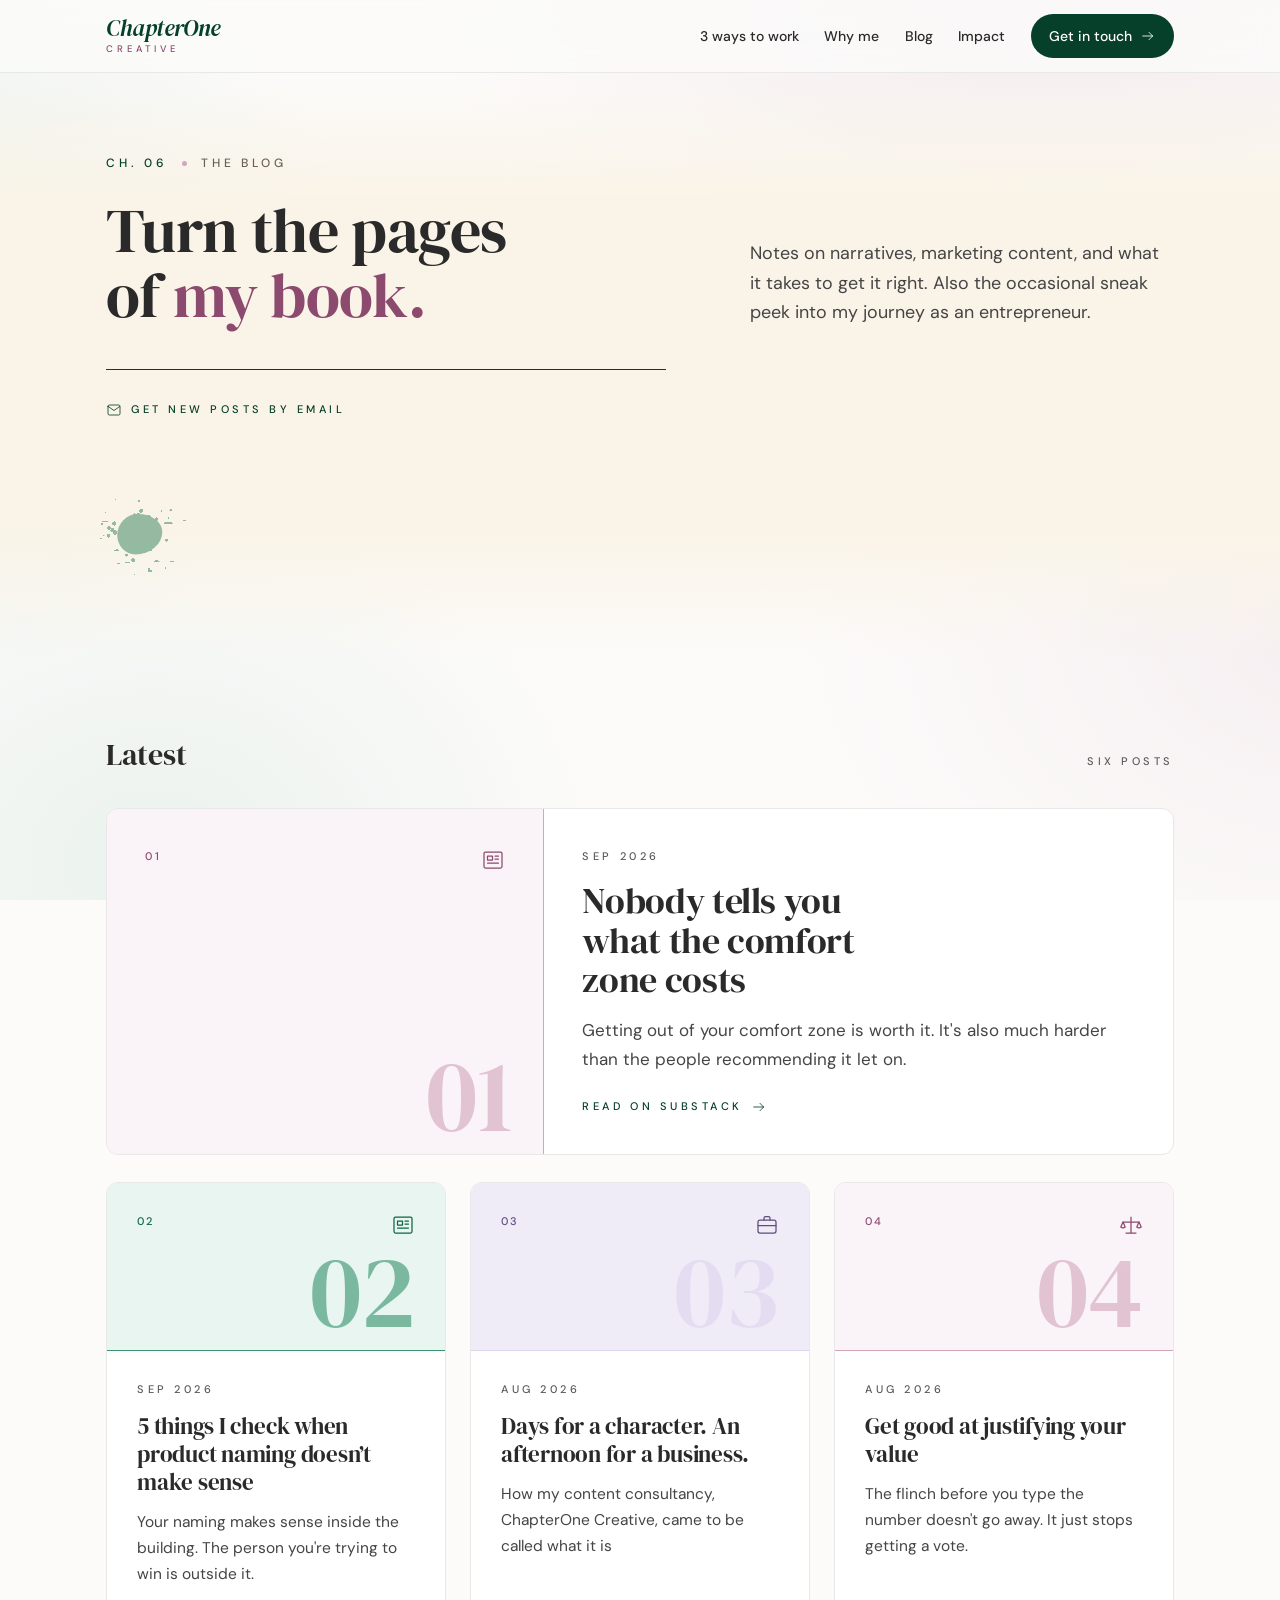
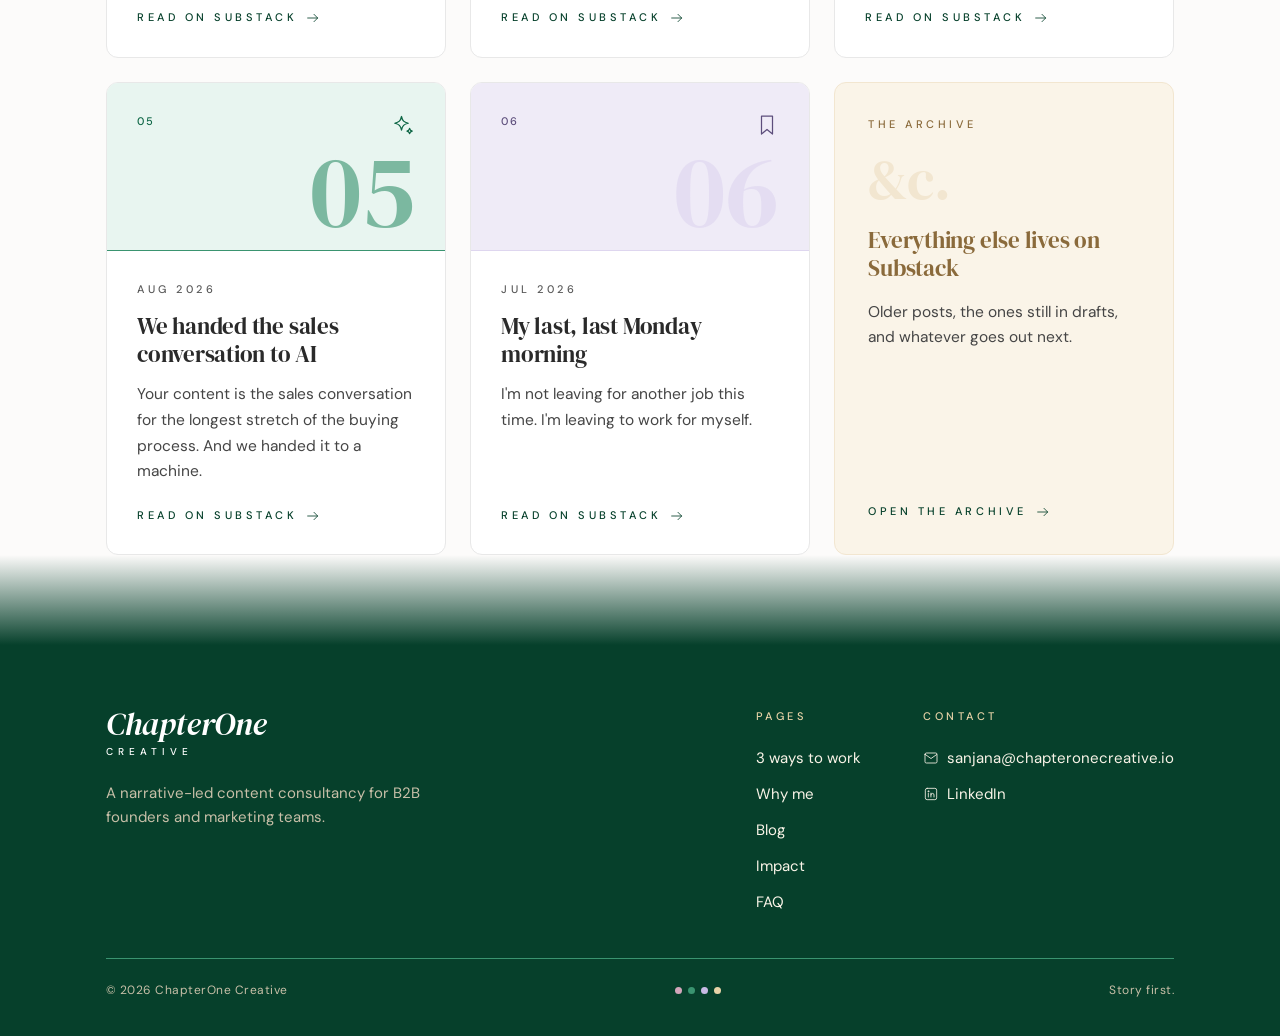
==== blog/index.html @ 2760d595 "Merge pull request #17 from sanjanabalaraman-ch1/claude/trusting-hamilton-5oxyz2 Claude/trusting ham" ====
<!doctype html>
<html lang="en">
<head>
<meta charset="utf-8">
<meta name="viewport" content="width=device-width, initial-scale=1">
<!-- Google tag (gtag.js) -->
<script async src="https://www.googletagmanager.com/gtag/js?id=G-RF453Z4KHY"></script>
<script>
  window.dataLayer = window.dataLayer || [];
  function gtag(){dataLayer.push(arguments);}
  gtag('js', new Date());
  gtag('config', 'G-RF453Z4KHY');
</script>
<title>Blog — ChapterOne Creative</title>
<meta name="description" content="Notes on narrative, pricing your own work, and what content is for now that anyone can produce it — from ChapterOne Creative. Read the latest and subscribe.">
<link rel="canonical" href="https://chapteronecreative.io/blog/">
<meta name="robots" content="index, follow">
<meta name="author" content="Sanjana Balaraman">
<meta name="theme-color" content="#06402B">

<!-- Open Graph -->
<meta property="og:type" content="website">
<meta property="og:site_name" content="ChapterOne Creative">
<meta property="og:title" content="Blog — ChapterOne Creative">
<meta property="og:description" content="Notes on narrative, pricing your own work, and what content is for now that anyone can produce it.">
<meta property="og:url" content="https://chapteronecreative.io/blog/">
<meta property="og:image" content="https://chapteronecreative.io/assets/social-share.png?v=2">
<meta property="og:image:width" content="1200">
<meta property="og:image:height" content="630">
<meta property="og:image:alt" content="ChapterOne Creative — Narrative-Led Content Consultancy">

<!-- Twitter / X -->
<meta name="twitter:card" content="summary_large_image">
<meta name="twitter:title" content="Blog — ChapterOne Creative">
<meta name="twitter:description" content="Notes on narrative, pricing your own work, and what content is for now that anyone can produce it.">
<meta name="twitter:image" content="https://chapteronecreative.io/assets/social-share.png?v=2">

<link rel="icon" href="/assets/favicon.svg" type="image/svg+xml">

<link rel="preconnect" href="https://fonts.googleapis.com">
<link rel="preconnect" href="https://fonts.gstatic.com" crossorigin>
<link href="https://fonts.googleapis.com/css2?family=DM+Mono:wght@400;500&family=DM+Sans:opsz,wght@9..40,400;9..40,500;9..40,600&family=DM+Serif+Display:ital@0;1&display=swap" rel="stylesheet">

<link rel="stylesheet" href="../ds/colors_and_type.css">
<link rel="stylesheet" href="../ds/atmosphere.css">
<link rel="stylesheet" href="../styles.css?v=6">
<link rel="stylesheet" href="blog.css?v=3">
</head>
<body class="ds-paper-wash">

<!--NAV:START-->
<nav>
<div class="nav-inner">
<a class="wordmark" href="/#hero"><span class="top">ChapterOne</span><span class="bot">CREATIVE</span></a>
<div class="nav-links">
<a href="/#what-i-do">3 ways to work</a>
<a href="/#why-me">Why me</a>
<a href="/blog/">Blog</a>
<a href="/#changes">Impact</a>
<a href="mailto:sanjana@chapteronecreative.io?subject=Starting%20a%20conversation" class="nav-cta">Get in touch<span class="icon i-16"><svg xmlns="http://www.w3.org/2000/svg" viewBox="0 0 24 24" width="24" height="24"><g fill="none" stroke="currentColor" stroke-width="1.25" stroke-linecap="round" stroke-linejoin="round"><path d="M4 12h15"></path><path d="m13.5 6.5 5.5 5.5-5.5 5.5"></path></g></svg></span></a>
</div>
</div>
</nav>
<!--NAV:END-->

<section id="blog-head" class="band band--sand" data-screen-label="Ch. 06 The blog">
<div class="splat sm hide-sm" style="bottom:30px; left:3%;"><span class="core"></span></div>
<div class="wrap">
<div class="bh-grid">
<div class="bh-head">
<div class="chapter on-sand reveal"><span class="no">Ch. 06</span><span class="dot"></span><span class="label">The blog</span></div>
<h1 class="bh-title reveal d1">Turn the pages of <span class="c-rose">my book.</span></h1>
</div>
<p class="bh-sub reveal d2">Notes on narratives, marketing content, and what it takes to get it right. Also the occasional sneak peek into my journey as an entrepreneur.</p>
</div>

<div class="sub-form reveal d2">
<p class="sub-label"><span class="icon i-16"><svg xmlns="http://www.w3.org/2000/svg" viewBox="0 0 24 24" width="24" height="24"><g fill="none" stroke="currentColor" stroke-width="1.25" stroke-linecap="round" stroke-linejoin="round"><path d="M3 6.5a2 2 0 0 1 2-2h14a2 2 0 0 1 2 2v11a2 2 0 0 1-2 2H5a2 2 0 0 1-2-2v-11Z"></path><path d="m3.5 6.8 8.5 6 8.5-6"></path></g></svg></span>Get new posts by email</p>
<div class="sub-embed">
<iframe src="https://chapteronecreative.substack.com/embed?transparent=1" title="Subscribe to ChapterOne Creative on Substack" frameborder="0" scrolling="no"></iframe>
</div>
</div>
</div>
</section>

<section id="posts" data-screen-label="Blog posts">
<div class="wrap">
<div class="posts-head">
<h2 class="serif reveal">Latest</h2>
<span class="posts-count reveal"><!--COUNT:START-->Six posts<!--COUNT:END--></span>
</div>

<!--POSTS:START-->
<a class="post post--feature post--mauve reveal" href="https://chapteronecreative.substack.com/p/nobody-tells-you-what-the-comfort" target="_blank" rel="noopener">
<div class="cover">
<div class="cover-top"><span class="cover-no">01</span><span class="icon"><svg xmlns="http://www.w3.org/2000/svg" viewBox="0 0 24 24" width="24" height="24"><g fill="none" stroke="currentColor" stroke-width="1.25" stroke-linecap="round" stroke-linejoin="round"><rect x="3" y="4" width="18" height="16" rx="1.5"></rect><path d="M6.5 8h5v4h-5z"></path><path d="M14 8h3.5M14 11h3.5M6.5 15h11"></path></g></svg></span></div>
<span class="cover-ghost" aria-hidden="true">01</span>
</div>
<div class="post-body">
<div class="post-meta"><span>Sep 2026</span></div>
<h3>Nobody tells you what the comfort zone costs</h3>
<p>Getting out of your comfort zone is worth it. It's also much harder than the people recommending it let on.</p>
<span class="post-foot">Read on Substack<span class="icon i-16"><svg xmlns="http://www.w3.org/2000/svg" viewBox="0 0 24 24" width="24" height="24"><g fill="none" stroke="currentColor" stroke-width="1.25" stroke-linecap="round" stroke-linejoin="round"><path d="M4 12h15"></path><path d="m13.5 6.5 5.5 5.5-5.5 5.5"></path></g></svg></span></span>
</div>
</a>

<div class="post-grid">
<a class="post post--green reveal" href="https://chapteronecreative.substack.com/p/5-things-i-check-when-product-naming" target="_blank" rel="noopener">
<div class="cover">
<div class="cover-top"><span class="cover-no">02</span><span class="icon"><svg xmlns="http://www.w3.org/2000/svg" viewBox="0 0 24 24" width="24" height="24"><g fill="none" stroke="currentColor" stroke-width="1.25" stroke-linecap="round" stroke-linejoin="round"><rect x="3" y="4" width="18" height="16" rx="1.5"></rect><path d="M6.5 8h5v4h-5z"></path><path d="M14 8h3.5M14 11h3.5M6.5 15h11"></path></g></svg></span></div>
<span class="cover-ghost" aria-hidden="true">02</span>
</div>
<div class="post-body">
<div class="post-meta"><span>Sep 2026</span></div>
<h3>5 things I check when product naming doesn’t make sense</h3>
<p>Your naming makes sense inside the building. The person you're trying to win is outside it.</p>
<span class="post-foot">Read on Substack<span class="icon i-16"><svg xmlns="http://www.w3.org/2000/svg" viewBox="0 0 24 24" width="24" height="24"><g fill="none" stroke="currentColor" stroke-width="1.25" stroke-linecap="round" stroke-linejoin="round"><path d="M4 12h15"></path><path d="m13.5 6.5 5.5 5.5-5.5 5.5"></path></g></svg></span></span>
</div>
</a>

<a class="post post--lavender reveal" href="https://chapteronecreative.substack.com/p/days-for-a-character-an-afternoon" target="_blank" rel="noopener">
<div class="cover">
<div class="cover-top"><span class="cover-no">03</span><span class="icon"><svg xmlns="http://www.w3.org/2000/svg" viewBox="0 0 24 24" width="24" height="24"><g fill="none" stroke="currentColor" stroke-width="1.25" stroke-linecap="round" stroke-linejoin="round"><rect x="3" y="7" width="18" height="13" rx="2"></rect><path d="M9 7V5a1.5 1.5 0 0 1 1.5-1.5h3A1.5 1.5 0 0 1 15 5v2"></path><path d="M3 12.5h18"></path></g></svg></span></div>
<span class="cover-ghost" aria-hidden="true">03</span>
</div>
<div class="post-body">
<div class="post-meta"><span>Aug 2026</span></div>
<h3>Days for a character. An afternoon for a business.</h3>
<p>How my content consultancy, ChapterOne Creative, came to be called what it is</p>
<span class="post-foot">Read on Substack<span class="icon i-16"><svg xmlns="http://www.w3.org/2000/svg" viewBox="0 0 24 24" width="24" height="24"><g fill="none" stroke="currentColor" stroke-width="1.25" stroke-linecap="round" stroke-linejoin="round"><path d="M4 12h15"></path><path d="m13.5 6.5 5.5 5.5-5.5 5.5"></path></g></svg></span></span>
</div>
</a>

<a class="post post--mauve reveal" href="https://chapteronecreative.substack.com/p/get-good-at-justifying-your-value" target="_blank" rel="noopener">
<div class="cover">
<div class="cover-top"><span class="cover-no">04</span><span class="icon"><svg xmlns="http://www.w3.org/2000/svg" viewBox="0 0 24 24" width="24" height="24"><g fill="none" stroke="currentColor" stroke-width="1.25" stroke-linecap="round" stroke-linejoin="round"><path d="M12 4v16M7 20h10"></path><path d="M4 9h16"></path><path d="M4 9 1.8 14a3 3 0 0 0 4.4 0L4 9Z"></path><path d="M20 9l-2.2 5a3 3 0 0 0 4.4 0L20 9Z"></path></g></svg></span></div>
<span class="cover-ghost" aria-hidden="true">04</span>
</div>
<div class="post-body">
<div class="post-meta"><span>Aug 2026</span></div>
<h3>Get good at justifying your value</h3>
<p>The flinch before you type the number doesn't go away. It just stops getting a vote.</p>
<span class="post-foot">Read on Substack<span class="icon i-16"><svg xmlns="http://www.w3.org/2000/svg" viewBox="0 0 24 24" width="24" height="24"><g fill="none" stroke="currentColor" stroke-width="1.25" stroke-linecap="round" stroke-linejoin="round"><path d="M4 12h15"></path><path d="m13.5 6.5 5.5 5.5-5.5 5.5"></path></g></svg></span></span>
</div>
</a>

<a class="post post--green reveal" href="https://chapteronecreative.substack.com/p/we-handed-the-sales-conversation" target="_blank" rel="noopener">
<div class="cover">
<div class="cover-top"><span class="cover-no">05</span><span class="icon"><svg xmlns="http://www.w3.org/2000/svg" viewBox="0 0 24 24" width="24" height="24"><g fill="none" stroke="currentColor" stroke-width="1.25" stroke-linecap="round" stroke-linejoin="round"><path d="M10.5 3.5c.95 4.35 2.4 5.8 6.75 6.75-4.35.95-5.8 2.4-6.75 6.75-.95-4.35-2.4-5.8-6.75-6.75 4.35-.95 5.8-2.4 6.75-6.75Z"></path><path d="M18.6 15.4c.36 1.72.92 2.28 2.64 2.64-1.72.36-2.28.92-2.64 2.64-.36-1.72-.92-2.28-2.64-2.64 1.72-.36 2.28-.92 2.64-2.64Z"></path></g></svg></span></div>
<span class="cover-ghost" aria-hidden="true">05</span>
</div>
<div class="post-body">
<div class="post-meta"><span>Aug 2026</span></div>
<h3>We handed the sales conversation to AI</h3>
<p>Your content is the sales conversation for the longest stretch of the buying process. And we handed it to a machine.</p>
<span class="post-foot">Read on Substack<span class="icon i-16"><svg xmlns="http://www.w3.org/2000/svg" viewBox="0 0 24 24" width="24" height="24"><g fill="none" stroke="currentColor" stroke-width="1.25" stroke-linecap="round" stroke-linejoin="round"><path d="M4 12h15"></path><path d="m13.5 6.5 5.5 5.5-5.5 5.5"></path></g></svg></span></span>
</div>
</a>

<a class="post post--lavender reveal" href="https://chapteronecreative.substack.com/p/my-last-last-monday-morning" target="_blank" rel="noopener">
<div class="cover">
<div class="cover-top"><span class="cover-no">06</span><span class="icon"><svg xmlns="http://www.w3.org/2000/svg" viewBox="0 0 24 24" width="24" height="24"><g fill="none" stroke="currentColor" stroke-width="1.25" stroke-linecap="round" stroke-linejoin="round"><path d="M6.5 3h11v18l-5.5-4.5L6.5 21V3Z"></path></g></svg></span></div>
<span class="cover-ghost" aria-hidden="true">06</span>
</div>
<div class="post-body">
<div class="post-meta"><span>Jul 2026</span></div>
<h3>My last, last Monday morning</h3>
<p>I'm not leaving for another job this time. I'm leaving to work for myself.</p>
<span class="post-foot">Read on Substack<span class="icon i-16"><svg xmlns="http://www.w3.org/2000/svg" viewBox="0 0 24 24" width="24" height="24"><g fill="none" stroke="currentColor" stroke-width="1.25" stroke-linecap="round" stroke-linejoin="round"><path d="M4 12h15"></path><path d="m13.5 6.5 5.5 5.5-5.5 5.5"></path></g></svg></span></span>
</div>
</a>

<a class="post post--more post--sand reveal" href="https://chapteronecreative.substack.com/" target="_blank" rel="noopener">
<div class="post-body">
<div class="post-meta"><span class="post-tag">The archive</span></div>
<span class="more-mark" aria-hidden="true">&amp;c.</span>
<h3>Everything else lives on Substack</h3>
<p>Older posts, the ones still in drafts, and whatever goes out next.</p>
<span class="post-foot">Open the archive<span class="icon i-16"><svg xmlns="http://www.w3.org/2000/svg" viewBox="0 0 24 24" width="24" height="24"><g fill="none" stroke="currentColor" stroke-width="1.25" stroke-linecap="round" stroke-linejoin="round"><path d="M4 12h15"></path><path d="m13.5 6.5 5.5 5.5-5.5 5.5"></path></g></svg></span></span>
</div>
</a>
</div>
<!--POSTS:END-->
</div>
</section>

<!--FOOTER:START-->
<footer>
<div class="footer-inner">
<div class="footer-top">
<div>
<a class="wordmark" href="/#hero"><span class="top">ChapterOne</span><span class="bot">CREATIVE</span></a>
<p class="footer-tag">A narrative-led content consultancy for B2B founders and marketing teams.</p>
</div>
<div class="footer-cols">
<div class="footer-col">
<h4>Pages</h4>
<a href="/#what-i-do">3 ways to work</a>
<a href="/#why-me">Why me</a>
<a href="/blog/">Blog</a>
<a href="/#changes">Impact</a>
<a href="/#faq">FAQ</a>
</div>
<div class="footer-col">
<h4>Contact</h4>
<a href="mailto:sanjana@chapteronecreative.io"><span class="icon i-16"><svg xmlns="http://www.w3.org/2000/svg" viewBox="0 0 24 24" width="24" height="24"><g fill="none" stroke="currentColor" stroke-width="1.25" stroke-linecap="round" stroke-linejoin="round"><path d="M3 6.5a2 2 0 0 1 2-2h14a2 2 0 0 1 2 2v11a2 2 0 0 1-2 2H5a2 2 0 0 1-2-2v-11Z"></path><path d="m3.5 6.8 8.5 6 8.5-6"></path></g></svg></span>sanjana@chapteronecreative.io</a>
<a href="https://www.linkedin.com/in/sanjana-balaraman/" target="_blank" rel="noopener"><span class="icon i-16"><svg xmlns="http://www.w3.org/2000/svg" viewBox="0 0 24 24" width="24" height="24"><g fill="none" stroke="currentColor" stroke-width="1.25" stroke-linecap="round" stroke-linejoin="round"><rect x="3.5" y="3.5" width="17" height="17" rx="2.75"></rect><path d="M8 10.75v5.75"></path><circle cx="8" cy="7.9" r="0.75"></circle><path d="M11.9 16.5v-5.75"></path><path d="M11.9 13.4a2.3 2.3 0 0 1 4.6 0v3.1"></path></g></svg></span>LinkedIn</a>
</div>
</div>
</div>
<div class="footer-bottom">
<span>&copy; 2026 ChapterOne Creative</span>
<span class="ink-spots" aria-hidden="true"><span style="background:#D3A6BB"></span><span style="background:#3A9470"></span><span style="background:#C7BAE4"></span><span style="background:#E8D3A8"></span></span>
<span>Story first.</span>
</div>
</div>
</footer>
<!--FOOTER:END-->

<script>
(function(){
var items=Array.prototype.slice.call(document.querySelectorAll('.reveal'));
var reduce=window.matchMedia&&window.matchMedia('(prefers-reduced-motion: reduce)').matches;
function show(el){el.classList.add('in')}
if(reduce||!('IntersectionObserver' in window)){items.forEach(show);return}
function revealInView(){var vh=window.innerHeight||document.documentElement.clientHeight;items.forEach(function(el){if(el.classList.contains('in'))return;if(el.getBoundingClientRect().top<vh*0.92)show(el)})}
revealInView();
var io=new IntersectionObserver(function(e){e.forEach(function(x){if(x.isIntersecting){show(x.target);io.unobserve(x.target)}})},{rootMargin:'0px 0px -8% 0px',threshold:0.12});
items.forEach(function(el){if(!el.classList.contains('in'))io.observe(el)});
window.addEventListener('load',revealInView);
setTimeout(function(){items.forEach(show)},1600);
})();
</script>
</body>
</html>
---- ds/colors_and_type.css ----
/* ============================================================
   ChapterOne Creative — Design Tokens
   Colors, type, spacing, radii, shadows, and semantic styles.
   Drop into any page with:
     <link rel="stylesheet" href="colors_and_type.css">
   Fonts (DM Sans, DM Serif Display) are loaded via the Google Fonts <link> in index.html.
   ============================================================ */

/* v1.1 Atmosphere amendment — paper wash + ink-mark tokens/classes.
   Kept as a separate file so consumers can link it after this one;
   imported here so its tokens are part of the canonical system. */
@import url('atmosphere.css');

/* -------- Webfonts (local) --------
   DM Sans loaded as static weights (more reliable than variable
   font across rendering contexts). DM Serif Display ships with both
   Regular and Italic — the wordmark uses the italic. */



:root {
  /* -------- Brand colors -------- */
  --mauve:     #D3A6BB;   /* primary — hero, feature panels */
  --forest:    #06402B;   /* secondary — anchor, CTA, nav  */
  --white:     #FFFFFF;   /* structure — separates, breathes */
  --deep-rose: #8C4A6E;   /* accent — headings on light */
  --mid-green: #3A9470;   /* accent — details on dark   */

  /* -------- Mauve tints (1 darkest → 6 lightest) -------- */
  --m-1: #8C4A6E;
  --m-2: #B07090;
  --m-3: #D3A6BB;
  --m-4: #E5C8D5;
  --m-5: #F2E2EA;
  --m-6: #FAF3F7;

  /* -------- Green tints (1 darkest → 6 lightest) -------- */
  --g-1: #06402B;
  --g-2: #0D6645;
  --g-3: #3A9470;
  --g-4: #7DC3A8;
  --g-5: #B8E0D3;
  --g-6: #E8F5F0;

  /* ============================================================
     TINT FAMILIES — the four-family model.

     Surfaces (what a whole page/slide/band is made of) are three
     and only three: white, dusty mauve, forest green.
     Tint families (what a CARD sitting on a surface is made of)
     are four. Mauve + green are brand colors; sand + lavender are
     DOCUMENT colors only — they never take a hero, never become a
     surface, never appear in chrome. Four families is the ceiling.

     Each family has four steps:
       fill   — the card
       rule   — hairlines and dividers inside it
       ink    — headings and labels on it
       signal — the one step light enough to read on forest green
                (and ONLY usable there — see --*-signal notes)
     ============================================================ */

  /* Mauve family */
  --mauve-fill:   #FAF3F7;
  --mauve-rule:   #D3A6BB;
  --mauve-ink:    #8C4A6E;
  --mauve-signal: #D3A6BB;

  /* Green family */
  --green-fill:   #E8F5F0;
  --green-rule:   #3A9470;
  --green-ink:    #0D6645;
  --green-signal: #3A9470;

  /* Lavender family — dusty mauve's cool sibling. Document color.
     Lavender cards live on WHITE or FOREST, never on a mauve surface. */
  --lavender-fill:   #EFEBF7;
  --lavender-rule:   #DED6EF;
  --lavender-ink:    #5D4E7C;
  --lavender-signal: #C7BAE4;

  /* Sand family — a desaturated warm, reads as paper. Document color.
     Sand does NOT rotate: it is reserved for the one element that is
     different (pull-quote, testimonial, aside, editor's note). */
  --sand-fill:   #FAF4E8;
  --sand-rule:   #F2E6D0;
  --sand-ink:    #8A6A3B;
  --sand-signal: #E8D3A8;

  /* -------- Foreground (text) -------- */
  --ink-body: #2A2A2A;  /* canonical body ink — clears 12:1 on every tint */
  --fg-1: #2A2A2A;   /* primary text on light (= --ink-body) */
  --fg-2: #5a5a5a;   /* secondary text / lede */
  --fg-3: #9a9a9a;   /* tertiary / captions / eyebrows */
  --fg-inverse: #FFFFFF;

  /* -------- Background / surface -------- */
  --bg-paper:   #FCFBFA;
  --bg-surface: #FFFFFF;
  --bg-mauve:   #D3A6BB;
  --bg-forest:  #06402B;
  --bg-tint:    #FAF3F7;  /* mauve-6, the warmest neutral */

  /* Soft surfaces. Promoted from card-fill-only to full surfaces so the
     brand has steps between white and its two saturated grounds — mauve
     and forest alone were reading harsh. These are page and band grounds;
     the saturated pair still leads and anchors. */
  --bg-sand:     #FAF4E8;
  --bg-lavender: #EFEBF7;

  /* -------- Hairlines & borders -------- */
  --line:       #e8e8e8;
  --line-soft:  #f2f2f2;
  --line-ink:   #06402B;   /* hairline on light */
  --line-mauve: #3A9470;   /* hairline on dark (mid-green) */

  /* -------- Text on a dark ground --------
     Measured, not chosen by feel:
       white      11.8:1   ✓ headings, wordmark
       sand       10.8:1   ✓ body — the default
       mauve       5.6:1   passes, but half of sand and the pink/green
                           hue clash reads muddier than the number
       mid green   3.2:1   ✗ FAILS body text — hairlines and details only
     So on forest: body is sand, headings are white. Mauve is not a
     text colour on dark, and mid green never is. */
  --on-dark-heading: #FFFFFF;
  --on-dark-body:    #FAF4E8;   /* sand — 10.8:1 */
  --on-dark-muted:   #C8BFA8;   /* 6.5:1 — captions, meta */
  --on-dark-rule:    #3A9470;   /* mid green — hairlines ONLY, never type */

  /* -------- Text on the mauve surface --------
     deep rose on mauve is 2.99:1 and FAILS. Ink and forest are the
     only two that clear AA, so mauve grounds take dark type. */
  --on-mauve-heading: #06402B;  /* forest — 5.6:1 */
  --on-mauve-body:    #2A2A2A;  /* ink — 6.8:1 */

  /* -------- Disabled / inactive --------
     Deliberately OUTSIDE the brand palette. Sand in particular is close
     to the conventional styling for muted and disabled UI, and a sand
     pull-quote three sections below a sand-looking inactive control
     teaches the reader the wrong thing. So disabled states are grey,
     and they are explicit values — never a brand fill at reduced
     opacity, which composites fill and label together and lands on a
     tinted-looking wash with unreadable contrast. */
  --disabled-fill: #EDEDED;
  --disabled-ink:  #666666;   /* 4.8:1 on --disabled-fill */
  --disabled-line: #DCDCDC;

  /* ============================================================
     SYSTEM STATES

     There is NO warning state. A form needs to say "this field is
     wrong" and "the message sent"; it does not need a third, softer
     "be careful" state — and that third state is the only one sand
     collides with. If something needs hedging, the copy hedges.

     System messaging is NEVER a filled panel. An error or a
     confirmation is a line of type with an icon, sitting under the
     field it belongs to, on whatever surface is already there.
     That is what keeps sand's single meaning intact: "aside" is a
     card, "system state" is not.
     ============================================================ */
  --state-error:   #9E2F2F;  /* utility red — deliberately NOT a brand color */
  --state-success: #0D6645;  /* deep green */

  /* Legacy aliases (--warn intentionally absent: no warning state) */
  --ok:     #0D6645;
  --danger: #9E2F2F;

  /* -------- Typography stacks -------- */
  --font-serif: 'DM Serif Display', 'Hoefler Text', Georgia, 'Times New Roman', serif;
  --font-sans:  'DM Sans', system-ui, -apple-system, 'Segoe UI', Roboto, sans-serif;
  --font-mono:  ui-monospace, 'SF Mono', Menlo, Consolas, monospace;

  /* -------- Type scale --------
     Aligned to the brand spec's stated scale. These are SCREEN sizes
     (px), governing web pages and documents — decks are specced in
     inches relative to slide width, and social composes at ~1080px
     on the short edge and designs to the ratio. Neither takes its
     sizing from here.

     Spec:  Display 42 · H1 32 · H2 24 · H3 19 · Body 15 · Caption 12
     --fs-h4 / --fs-lede / --fs-small are system extras filling the
     gaps the six-step spec leaves. */
  --fs-display: 42px;
  --fs-h1:      32px;
  --fs-h2:      24px;
  --fs-h3:      19px;
  --fs-h4:      17px;
  --fs-lede:    17px;
  --fs-body:    15px;
  --fs-small:   13px;
  --fs-caption: 12px;
  --fs-eyebrow: 12px;

  --lh-tight:  1.05; /* @kind other */
  --lh-snug:   1.2;  /* @kind other */
  --lh-normal: 1.55; /* @kind other */
  --lh-loose:  1.7;  /* @kind other */

  --tracking-eyebrow: 0.32em;   /* ~4px at 12px */
  --tracking-wordmark: 0.42em;  /* 6px at 14px */
  --tracking-tight:    -0.02em;

  /* -------- Spacing (8px rhythm) -------- */
  --space-1: 8px;
  --space-2: 16px;
  --space-3: 24px;
  --space-4: 40px;
  --space-5: 64px;
  --space-6: 96px;
  --space-7: 128px;

  /* -------- Radii -------- */
  --radius-xs: 4px;     /* chips, tags                */
  --radius-sm: 6px;     /* small controls             */
  --radius-md: 10px;    /* default cards, inputs      */
  --radius-lg: 12px;    /* feature cards, panels      */
  --radius-xl: 14px;    /* callouts                   */
  --radius-pill: 999px;

  /* -------- Shadows (used sparingly — hairlines preferred) -------- */
  --shadow-1: 0 1px 2px rgba(6, 64, 43, 0.04);
  --shadow-2: 0 2px 8px rgba(6, 64, 43, 0.06), 0 1px 2px rgba(6, 64, 43, 0.04);
  --shadow-3: 0 8px 24px rgba(6, 64, 43, 0.08), 0 2px 6px rgba(6, 64, 43, 0.04);

  /* -------- Grid / layout -------- */
  --grid-max:    1180px;
  --grid-gutter: 24px;
  --grid-cols:   12; /* @kind other */

  /* -------- Motion -------- */
  --ease-out:   cubic-bezier(0.2, 0.7, 0.2, 1); /* @kind other */
  --ease-in-out: cubic-bezier(0.6, 0.05, 0.2, 1); /* @kind other */
  --dur-fast:   140ms; /* @kind other */
  --dur-base:   220ms; /* @kind other */
  --dur-slow:   360ms; /* @kind other */
}

/* ============================================================
   Base resets and typographic defaults
   ============================================================ */

* { box-sizing: border-box; }
html, body { margin: 0; padding: 0; }

body {
  font-family: var(--font-sans);
  font-size: var(--fs-body);
  line-height: var(--lh-normal);
  color: var(--fg-1);
  background: var(--bg-paper);
  -webkit-font-smoothing: antialiased;
  text-rendering: optimizeLegibility;
}

/* ============================================================
   Semantic typography classes
   Use these directly: <h1 class="ds-h1">…</h1>
   ============================================================ */

.ds-display {
  font-family: var(--font-serif);
  font-style: normal;       /* italic is reserved for the wordmark */
  font-size: var(--fs-display);
  line-height: var(--lh-tight);
  letter-spacing: var(--tracking-tight);
  color: var(--fg-1);
  margin: 0;
}

.ds-h1 {
  font-family: var(--font-serif);
  font-style: normal;
  font-size: var(--fs-h1);
  line-height: 1.1;
  letter-spacing: -0.01em;
  color: var(--fg-1);
  margin: 0;
}

.ds-h2 {
  font-family: var(--font-serif);
  font-style: normal;
  font-size: var(--fs-h2);
  line-height: var(--lh-snug);
  color: var(--fg-1);
  margin: 0;
}

.ds-h3 {
  font-family: var(--font-serif);
  font-style: normal;
  font-size: var(--fs-h3);
  line-height: 1.3;
  color: var(--fg-1);
  margin: 0;
  font-weight: 400;
}

.ds-h4 {
  font-family: var(--font-serif);
  font-style: normal;
  font-size: var(--fs-h4);
  line-height: 1.35;
  color: var(--fg-1);
  margin: 0;
  font-weight: 400;
}

.ds-lede {
  font-family: var(--font-sans);
  font-size: var(--fs-lede);
  line-height: 1.6;
  color: var(--fg-2);
  max-width: 65ch;
  margin: 0;
}

.ds-body {
  font-family: var(--font-sans);
  font-size: var(--fs-body);
  line-height: var(--lh-normal);
  color: var(--fg-1);
}

.ds-small  { font-size: var(--fs-small);  color: var(--fg-2); }
.ds-caption{ font-size: var(--fs-caption);color: var(--fg-3); }
.ds-mono   { font-family: var(--font-mono); font-size: var(--fs-caption); color: var(--fg-1); }

.ds-eyebrow {
  font-family: var(--font-sans);
  font-size: var(--fs-eyebrow);
  font-weight: 500;
  letter-spacing: var(--tracking-eyebrow);
  text-transform: uppercase;
  color: var(--fg-2);
  margin: 0;
}

.ds-wordmark {
  display: inline-block;
  line-height: 1;
}
.ds-wordmark .top {
  font-family: var(--font-serif);
  font-style: italic;           /* italic only here, by rule */
  font-size: 64px;
  color: var(--forest);
  letter-spacing: -0.5px;
  display: block;
}
.ds-wordmark .bot {
  display: block;
  margin-top: 8px;
  margin-left: 4px;
  font-family: var(--font-sans);
  font-size: 14px;
  font-weight: 500;
  letter-spacing: var(--tracking-wordmark);
  color: var(--deep-rose);
}

/* On-dark variants */
.on-forest { background: var(--bg-forest); color: var(--white); }
.on-forest .ds-eyebrow { color: var(--mid-green); }
.on-forest .ds-h1,
.on-forest .ds-h2,
.on-forest .ds-h3 { color: var(--mauve); }
.on-forest .ds-lede,
.on-forest .ds-body { color: rgba(255,255,255,0.82); }

/* ============================================================
   Reusable primitives
   ============================================================ */

.ds-rule { height: 1px; background: var(--line); border: 0; }
.ds-rule--ink { background: var(--forest); }
.ds-rule--soft { background: var(--line-soft); }

.ds-card {
  background: var(--bg-surface);
  border: 1px solid var(--line);
  border-radius: var(--radius-lg);
}

.ds-card--quiet {
  background: var(--bg-tint);
  border: 1px solid var(--m-5);
  border-radius: var(--radius-lg);
}

/* Buttons */
/* ============================================================
   CARDS ON A SOFT GROUND

   A soft ground (sand or lavender) and a card fill from the SAME
   family cancel each other out. Sand as a ground means "a quiet
   section"; sand as a fill means "this one is different." Once a
   reader has seen it as background they stop reading it as an aside,
   and the card loses its edge as well as its meaning.

   So the ground's own family sits out:
     Pages  \u2014 cards on a soft ground are white (.ds-soft-ground).
     Decks  \u2014 the ground's family drops out of the rotation, and the
              other soft family takes its slot. A lavender slide
              rotates mauve \u2192 green \u2192 sand; a sand slide rotates
              mauve \u2192 green \u2192 lavender.
   ============================================================ */
/* ============================================================
   TEXT ON A COLOURED GROUND

   Two grounds carry type, and each has exactly one right answer.

   On forest green — body is SAND, headings are WHITE.
   Mauve clears AA at 5.6:1 but sand is 10.8:1 and white is 11.8:1,
   and pink on green reads muddier than its ratio suggests. Mid green
   is 3.2:1: hairlines and details only, never type.

   On mauve — type is FOREST or INK.
   Deep rose on mauve is 2.99:1 and fails outright, even though rose
   is the accent ink everywhere else. On the mauve TINT (#FAF3F7) rose
   is 5.9:1 and correct — the tint and the surface are not the same
   colour and do not take the same ink.
   ============================================================ */
.ds-on-dark{color:var(--on-dark-body)}
.ds-on-dark h1,.ds-on-dark h2,.ds-on-dark h3,.ds-on-dark .ds-display,
.ds-on-dark .ds-h1,.ds-on-dark .ds-h2,.ds-on-dark .ds-h3{color:var(--on-dark-heading)}
.ds-on-dark .ds-caption,.ds-on-dark .ds-small{color:var(--on-dark-muted)}
.ds-on-dark hr,.ds-on-dark .ds-rule{border-color:var(--on-dark-rule);background:var(--on-dark-rule)}
.ds-on-dark a{color:var(--on-dark-heading);text-decoration:underline}
.ds-on-dark a:hover{color:var(--on-dark-body)}

.ds-on-mauve{color:var(--on-mauve-body)}
.ds-on-mauve h1,.ds-on-mauve h2,.ds-on-mauve h3,.ds-on-mauve .ds-display,
.ds-on-mauve .ds-h1,.ds-on-mauve .ds-h2,.ds-on-mauve .ds-h3{color:var(--on-mauve-heading)}
.ds-on-mauve a{color:var(--on-mauve-heading)}
.ds-on-mauve a:hover{color:var(--on-mauve-body)}

.ds-soft-ground{background:var(--bg-sand)}
.ds-soft-ground--lavender{background:var(--bg-lavender)}

/* Cards on a soft ground default to white with a hairline borrowed from
   the ground's rule step, so they read as objects without a new hue. */
.ds-soft-ground > .ds-card-tint{background:var(--white);border-color:#EDE4D2}
.ds-soft-ground--lavender > .ds-card-tint{background:var(--white);border-color:var(--lavender-rule)}

/* Same-family card on the same soft ground \u2014 the thing the rule forbids. */
.ds-soft-ground > .ds-card-tint--sand,
.ds-soft-ground--lavender > .ds-card-tint--lavender{background:var(--white)}

.ds-btn {
  display: inline-flex;
  align-items: center;
  gap: var(--space-1);
  font-family: var(--font-sans);
  font-size: 14px;
  font-weight: 500;
  line-height: 1;
  padding: 14px 22px;
  border-radius: var(--radius-pill);
  border: 1px solid transparent;
  cursor: pointer;
  text-decoration: none;
  transition: background var(--dur-fast) var(--ease-out),
              color var(--dur-fast) var(--ease-out),
              border-color var(--dur-fast) var(--ease-out),
              transform var(--dur-fast) var(--ease-out);
}
.ds-btn:active { transform: translateY(1px); }

.ds-btn--primary {
  background: var(--forest);
  color: var(--white);
}
.ds-btn--primary:hover { background: var(--g-2); }

.ds-btn--secondary {
  background: transparent;
  color: var(--forest);
  border-color: var(--forest);
}
.ds-btn--secondary:hover { background: var(--g-6); }

.ds-btn--ghost {
  background: transparent;
  color: var(--forest);
  padding: 14px 4px;
}
.ds-btn--ghost:hover { color: var(--deep-rose); }

/* Form field */
.ds-input {
  font-family: var(--font-sans);
  font-size: 15px;
  color: var(--fg-1);
  background: var(--white);
  border: 1px solid var(--line);
  border-bottom: 1px solid var(--forest); /* hairline accent */
  border-radius: var(--radius-sm);
  padding: 12px 14px;
  width: 100%;
  outline: none;
  transition: border-color var(--dur-fast) var(--ease-out);
}
.ds-input::placeholder { color: var(--fg-3); }
.ds-input:focus { border-color: var(--forest); }

/* Tags / chips */
.ds-tag {
  display: inline-block;
  font-family: var(--font-sans);
  font-size: 11px;
  letter-spacing: 0.18em;
  text-transform: uppercase;
  color: var(--deep-rose);
  border: 1px solid var(--m-4);
  background: var(--m-6);
  border-radius: var(--radius-pill);
  padding: 4px 10px;
}

/* ============================================================
   TINT CARDS — the four families as components.

   Rotation: where three or four parallel elements sit together
   they take mauve → green → lavender, in that order, held by
   POSITION and held across the whole artefact. Sand sits out.

   Rule 9: fill is never the only thing distinguishing two
   elements. The four tints are matched in lightness (sand and
   mauve are 1.00:1), so in greyscale a rotated set is one card
   repeated. Every card in a rotation also needs its own icon,
   label or heading doing the identifying work.
   ============================================================ */
.ds-card-tint{background:var(--mauve-fill);border:1px solid var(--mauve-rule);border-radius:var(--radius-lg);padding:var(--space-3)}
.ds-card-tint .ds-card-ink,.ds-card-tint h1,.ds-card-tint h2,.ds-card-tint h3{color:var(--mauve-ink)}
.ds-card-tint hr,.ds-card-tint .ds-rule{background:var(--mauve-rule);height:1px;border:0}
.ds-card-tint .ds-icon{color:var(--mauve-ink)}

.ds-card-tint--mauve{background:var(--mauve-fill);border-color:var(--mauve-rule)}
.ds-card-tint--mauve .ds-card-ink{color:var(--mauve-ink)}
.ds-card-tint--mauve .ds-icon{color:var(--mauve-ink)}

.ds-card-tint--green{background:var(--green-fill);border-color:var(--green-rule)}
.ds-card-tint--green .ds-card-ink{color:var(--green-ink)}
.ds-card-tint--green .ds-icon{color:var(--green-ink)}

.ds-card-tint--lavender{background:var(--lavender-fill);border-color:var(--lavender-rule)}
.ds-card-tint--lavender .ds-card-ink{color:var(--lavender-ink)}
.ds-card-tint--lavender .ds-icon{color:var(--lavender-ink)}

/* Sand — the aside. Not part of the rotation. */
.ds-card-tint--sand{background:var(--sand-fill);border-color:var(--sand-rule)}
.ds-card-tint--sand .ds-card-ink{color:var(--sand-ink)}
.ds-card-tint--sand .ds-icon{color:var(--sand-ink)}

/* Sand ink is the thin one: 4.6:1. Headings and labels 16px+ only.
   Running copy and anything under ~16px on a sand card takes body ink. */
.ds-card-tint--sand .ds-body,.ds-card-tint--sand .ds-caption,.ds-card-tint--sand p{color:var(--ink-body)}

/* Hover: the FILL NEVER CHANGES. The only darker step in each family
   is the rule step, and using it as a hover fill wrecks ink contrast
   (deep green on mid green drops to 1.9:1). Hover is carried by the
   hairline, the arrowRight icon, or the heading underline — pick one. */
.ds-card-tint--interactive{transition:border-color var(--dur-fast) var(--ease-out),border-width var(--dur-fast) var(--ease-out)}
.ds-card-tint--interactive:hover{border-color:var(--forest)}
.ds-card-tint--interactive:focus-visible{outline:2px solid var(--forest);outline-offset:2px}

/* ============================================================
   LINKS — forest green and underlined, everywhere, regardless of
   the card they sit in. On forest green surfaces, dusty mauve.

   This is the one place the "takes the ink of its card" rule
   deliberately does NOT apply: a link belongs to a class that runs
   across the whole artefact, and four link colors means the reader
   has to learn four before they can tell what is clickable.
   Forest holds ~10.5:1 on all four tints, so there is no cost.
   ============================================================ */
a{color:var(--forest);text-decoration:underline;text-underline-offset:2px;text-decoration-thickness:1px}
a:hover{color:var(--deep-rose);text-decoration-thickness:1.5px}
a:focus-visible{outline:2px solid var(--forest);outline-offset:2px;border-radius:2px}
.on-forest a,.ds-card-tint a.on-forest{color:var(--mauve)}
.on-forest a:hover{color:var(--m-4)}

/* ============================================================
   SIGNAL STEPS — forest green ONLY.

   The fill steps (#EFEBF7, #FAF4E8) are so light they read as white
   on a dark ground; the color disappears. The signal steps survive.
   The mirror of that rule is the one that is easy to miss: a signal
   step on a LIGHT surface is a bug, not a subtle choice
   (#E8D3A8 on white measures 1.47:1). On light surfaces use the
   family's rule step for hairlines and its ink step for marks.

   Surviving a dark ground is NOT the same as carrying type. Measured
   on forest green:

     sand signal     #E8D3A8   8.06:1   ✓ type — eyebrows, markers
     lavender signal #C7BAE4   6.52:1   ✓ type — eyebrows, markers
     mauve signal    #D3A6BB   5.60:1   marks only — legal but muddy
                                        against green; dots and chips
     green signal    #3A9470   3.18:1   ✗ no type — hairlines, borders

   So .ds-signal--sand and --lavender may colour text. Use --mauve for
   small marks and --green for rules only; for body and headings on
   forest reach for .ds-on-dark (white headings, sand body).
   ============================================================ */
.on-forest .ds-signal--mauve{color:var(--mauve-signal)}
.on-forest .ds-signal--green{color:var(--green-signal)}
.on-forest .ds-signal--lavender{color:var(--lavender-signal)}
.on-forest .ds-signal--sand{color:var(--sand-signal)}

/* Mark and rule forms — the safe way to use the two steps that cannot
   carry type: as a filled shape or a hairline, where the contrast
   thresholds for text do not apply. */
.on-forest .ds-mark--mauve{background:var(--mauve-signal)}
.on-forest .ds-mark--green{background:var(--green-signal)}
.on-forest .ds-mark--lavender{background:var(--lavender-signal)}
.on-forest .ds-mark--sand{background:var(--sand-signal)}

/* Ink-spot row — four dots, bottom-left of the forest green footer,
   same position on every page. Closes the loop between deck and site. */
.ds-ink-spots{display:flex;gap:6px;align-items:center}
.ds-ink-spots span{width:7px;height:7px;border-radius:50%;display:block}

/* ============================================================
   SYSTEM STATES — inline type, never a filled panel.
   ============================================================ */
.ds-state{display:flex;gap:8px;align-items:flex-start;font-family:var(--font-sans);font-size:13px;line-height:1.45;margin-top:8px}
.ds-state .ds-icon{flex:none;width:16px;height:16px;margin-top:1px}
.ds-state--error{color:var(--state-error)}
.ds-state--success{color:var(--state-success)}
.ds-input--error{border:2px solid var(--state-error)}

/* Icons take the ink of the card they sit on — so they inherit. */
.ds-icon{display:inline-block;width:24px;height:24px;color:var(--forest)}
.ds-icon svg{width:100%;height:100%;display:block;fill:none;stroke:currentColor;stroke-width:1.25;stroke-linecap:round;stroke-linejoin:round}
---- ds/atmosphere.css ----
/* ============================================================
   ChapterOne Creative — Atmosphere (v1.1 amendment)
   Paper wash backgrounds + ink-mark elements.

   Drop into any page AFTER colors_and_type.css:
     <link rel="stylesheet" href="colors_and_type.css">
     <link rel="stylesheet" href="atmosphere.css">

   ── Note for maintainers ───────────────────────────────────
   This file intentionally relaxes two v1.0 rules for ONE
   controlled, brand-owned use each:

   • "No gradients. Anywhere."  → superseded by the *paper wash*:
       barely-there tonal washes built from the brand mauve and
       mid-green at very low alpha, used only as the page canvas
       to soften hard section seams. Not for buttons, not for
       type, not for panels.

   • "No illustrations."        → superseded by the *ink mark*:
       a single editorial motif (fountain-pen ink on paper) that
       nods to the literary/“ChapterOne” idea. Decorative only,
       always behind content, never a container or an icon.

   Both are deliberate, sparing, and on-palette. Everything else
   in v1.0 stands — hairlines over blocks, italic only in the
   wordmark, no emoji, etc.
   ============================================================ */

:root {
  /* The canvas wash itself — four soft radial pools that bleed
     across section boundaries. Built from the brand --mauve and
     --mid-green via color-mix, so it always tracks the palette.
     Layer over --bg-paper. */
  --paper-wash:
    radial-gradient(1100px 620px at 82% -4%,  color-mix(in srgb, var(--mauve) 20%, transparent), transparent 58%),
    radial-gradient(900px 760px at -8% 32%,   color-mix(in srgb, var(--mid-green) 11%, transparent), transparent 52%),
    radial-gradient(1000px 720px at 105% 70%, color-mix(in srgb, var(--mauve) 15%, transparent), transparent 55%),
    radial-gradient(820px 680px at 12% 96%,   color-mix(in srgb, var(--mid-green) 9%, transparent), transparent 55%);

  /* Ink-mark pigments. Forest-ink is the default; rose is the
     accent variant (echoes --deep-rose on light). */
  --ink-mark:      #0C6B41; /* @kind color */
  --ink-mark-rose: #A6406A; /* @kind color */
}

/* ── Paper wash ──────────────────────────────────────────────
   Apply to <body> (or a full-page wrapper). Keep content above
   it with position/z-index; the wash must never reduce text
   contrast — it sits behind everything. */
.ds-paper-wash {
  background-color: var(--bg-paper);
  background-image: var(--paper-wash);
  background-attachment: fixed;
}

/* ── Ink mark (splatter) ─────────────────────────────────────
   Decorative fountain-pen splatter: a solid core ringed by
   flung droplets. Place as a sibling of your content, set the
   content above it (position: relative; z-index: 1).

   Rules of use:
     • Margins and whitespace only — never on top of type.
     • Behind content (z-index: 0), pointer-events: none.
     • Vary size (--xs / --sm / default / --lg) and side; avoid a
       regular left-right rhythm. Cluster a couple occasionally.
     • One mark per zone is plenty. The page should breathe.
     • Hidden on small screens by default (use .hide-sm).        */
.ds-splat {
  color: var(--ink-mark);
  position: absolute; z-index: 0; pointer-events: none;
  width: 210px; height: 180px;
  opacity: .5;
  transform: scale(.64);
  filter: blur(.35px);
  background-repeat: no-repeat;
  background-image:
    radial-gradient(3.1px 3.1px at 165.5px 31.5px, currentColor 96%, transparent 100%),
    radial-gradient(6.2px 1.7px at 22.2px 56.2px, currentColor 97%, transparent 100%),
    radial-gradient(5.1px 5.1px at 86.5px 43.7px, currentColor 96%, transparent 100%),
    radial-gradient(3.6px 1.3px at 195.1px 54.4px, currentColor 97%, transparent 100%),
    radial-gradient(4.2px 4.2px at 112.3px 61.5px, currentColor 96%, transparent 100%),
    radial-gradient(1.3px 1.3px at 20.1px 86.3px, currentColor 96%, transparent 100%),
    radial-gradient(4.5px 4.5px at 101.0px 32.9px, currentColor 96%, transparent 100%),
    radial-gradient(4.2px 0.8px at 167.6px 143.3px, currentColor 97%, transparent 100%),
    radial-gradient(4.5px 0.8px at 52.0px 148.1px, currentColor 97%, transparent 100%),
    radial-gradient(1.3px 1.3px at 45.9px 8.9px, currentColor 96%, transparent 100%),
    radial-gradient(6.1px 6.1px at 111.4px 89.9px, currentColor 96%, transparent 100%),
    radial-gradient(3.8px 3.8px at 134.5px 51.0px, currentColor 96%, transparent 100%),
    radial-gradient(1.8px 1.8px at 153.8px 156.9px, currentColor 96%, transparent 100%),
    radial-gradient(4.0px 4.0px at 30.7px 70.4px, currentColor 96%, transparent 100%),
    radial-gradient(6.2px 1.2px at 70.8px 146.1px, currentColor 97%, transparent 100%),
    radial-gradient(3.0px 3.0px at 156.2px 97.1px, currentColor 96%, transparent 100%),
    radial-gradient(6.0px 1.9px at 48.0px 118.9px, currentColor 97%, transparent 100%),
    radial-gradient(3.9px 3.9px at 101.2px 46.1px, currentColor 96%, transparent 100%),
    radial-gradient(4.7px 4.7px at 38.7px 75.5px, currentColor 96%, transparent 100%),
    radial-gradient(4.2px 4.2px at 109.0px 76.6px, currentColor 96%, transparent 100%),
    radial-gradient(2.3px 0.9px at 13.9px 92.9px, currentColor 97%, transparent 100%),
    radial-gradient(4.1px 4.1px at 30.2px 87.5px, currentColor 96%, transparent 100%),
    radial-gradient(4.6px 4.6px at 42.6px 60.7px, currentColor 96%, transparent 100%),
    radial-gradient(5.1px 5.1px at 61.6px 71.4px, currentColor 96%, transparent 100%),
    radial-gradient(9.9px 2.5px at 160.2px 59.7px, currentColor 97%, transparent 100%),
    radial-gradient(4.9px 4.9px at 44.3px 80.4px, currentColor 96%, transparent 100%),
    radial-gradient(2.1px 2.1px at 15.7px 61.7px, currentColor 96%, transparent 100%),
    radial-gradient(5.1px 5.1px at 86.6px 99.7px, currentColor 96%, transparent 100%),
    radial-gradient(6.7px 1.7px at 134.8px 142.6px, currentColor 97%, transparent 100%),
    radial-gradient(5.6px 1.6px at 120.7px 163.9px, currentColor 97%, transparent 100%),
    radial-gradient(1.7px 1.7px at 160.0px 48.7px, currentColor 96%, transparent 100%),
    radial-gradient(2.7px 2.7px at 95.6px 12.0px, currentColor 96%, transparent 100%),
    radial-gradient(4.9px 4.9px at 111.9px 53.2px, currentColor 96%, transparent 100%),
    radial-gradient(1.6px 1.6px at 144.5px 33.5px, currentColor 96%, transparent 100%),
    radial-gradient(4.0px 4.0px at 121.4px 116.4px, currentColor 96%, transparent 100%),
    radial-gradient(4.3px 4.3px at 83.7px 140.5px, currentColor 96%, transparent 100%),
    radial-gradient(3.1px 3.1px at 118.2px 161.1px, currentColor 96%, transparent 100%),
    radial-gradient(4.9px 4.9px at 116.7px 46.4px, currentColor 96%, transparent 100%),
    radial-gradient(1.3px 1.3px at 87.2px 171.2px, currentColor 96%, transparent 100%),
    radial-gradient(5.3px 5.3px at 100.1px 92.5px, currentColor 96%, transparent 100%),
    radial-gradient(3.3px 3.3px at 69.6px 129.2px, currentColor 96%, transparent 100%),
    radial-gradient(1.4px 1.4px at 24.4px 37.4px, currentColor 96%, transparent 100%),
    radial-gradient(5.0px 5.0px at 94.6px 42.9px, currentColor 96%, transparent 100%),
    radial-gradient(4.2px 4.2px at 73.0px 69.4px, currentColor 96%, transparent 100%);
}
/* dense central blob (add as a child: <span class="core"></span>) */
.ds-splat .core {
  position: absolute; left: 49px; top: 40px;
  width: 98px; height: 88px;
  background: currentColor;
  border-radius: 46% 54% 60% 40% / 52% 44% 56% 48%;
}

/* Variants */
.ds-splat--rose { color: var(--ink-mark-rose); }
.ds-splat--xs { transform: scale(.28); }
.ds-splat--sm { transform: scale(.46); }
.ds-splat--lg { transform: scale(.80); }

/* Hide decorative marks on small screens. */
@media (max-width: 720px) {
  .ds-splat.hide-sm { display: none; }
}
---- styles.css ----
/* ChapterOne Creative — site styles, built on the design system tokens.
   Surfaces: paper (wash canvas) · sand band · lavender band · forest panel.
   Hairlines over blocks. No gradients except the sanctioned paper wash.
   Italic is reserved for the wordmark. */

:root{--ds:1;--maxw:var(--grid-max);--pad:clamp(22px,5vw,56px);--fs-hero:clamp(38px,5.4vw,62px);--fs-sec:clamp(30px,3.7vw,44px);--fs-sub:clamp(24px,2.6vw,30px)}
html{scroll-behavior:smooth;-webkit-text-size-adjust:100%}
body{font-size:16px;line-height:1.6;color:var(--ink-body);font-weight:400}
p,li,.aside,.hero-sub,.ds-lede{font-weight:400}
h1,h2,h3,h4{font-family:var(--font-serif);font-style:normal;font-weight:400;margin:0;letter-spacing:-0.01em}
p{margin:0}
img{max-width:100%}
.serif{font-family:var(--font-serif);font-weight:400}
.c-rose{color:var(--deep-rose)}
.c-forest{color:var(--forest)}
.wrap{max-width:var(--maxw);margin:0 auto;padding:0 var(--pad);position:relative;z-index:1}
section{position:relative}
.section-pad{padding:clamp(72px,10vh,124px) 0}
/* Soft-ground bands. Seams fade instead of butting: the band colour is laid
   in as a vertical wash that resolves to transparent at both edges, so the
   paper canvas reads through the transition. Same intent as the paper wash. */
.band{position:relative;z-index:1}
.band::before{content:"";position:absolute;inset:0;z-index:0;pointer-events:none;background:linear-gradient(180deg,var(--band-top,transparent) 0,var(--band-c) clamp(80px,14vh,170px),var(--band-c) calc(100% - clamp(80px,14vh,170px)),var(--band-bot,transparent) 100%)}
/* adjacent bands hand over directly: the upper band holds its colour to the seam, the lower one fades in from it */
.band--to-lavender{--band-bot:var(--band-c)}
.band--from-sand{--band-top:var(--bg-sand)}
.band--sand{--band-c:var(--bg-sand)}
.band--lavender{--band-c:var(--bg-lavender)}

/* ─── ink marks (decorative, margins only) ─── */
.splat{color:var(--ink-mark);position:absolute;z-index:0;pointer-events:none;width:210px;height:180px;opacity:.42;transform:scale(.64);filter:blur(.35px);background-repeat:no-repeat;background-image:radial-gradient(3.1px 3.1px at 165.5px 31.5px,currentColor 96%,transparent 100%),radial-gradient(6.2px 1.7px at 22.2px 56.2px,currentColor 97%,transparent 100%),radial-gradient(5.1px 5.1px at 86.5px 43.7px,currentColor 96%,transparent 100%),radial-gradient(3.6px 1.3px at 195.1px 54.4px,currentColor 97%,transparent 100%),radial-gradient(4.2px 4.2px at 112.3px 61.5px,currentColor 96%,transparent 100%),radial-gradient(1.3px 1.3px at 20.1px 86.3px,currentColor 96%,transparent 100%),radial-gradient(4.5px 4.5px at 101.0px 32.9px,currentColor 96%,transparent 100%),radial-gradient(4.2px 0.8px at 167.6px 143.3px,currentColor 97%,transparent 100%),radial-gradient(4.5px 0.8px at 52.0px 148.1px,currentColor 97%,transparent 100%),radial-gradient(1.3px 1.3px at 45.9px 8.9px,currentColor 96%,transparent 100%),radial-gradient(6.1px 6.1px at 111.4px 89.9px,currentColor 96%,transparent 100%),radial-gradient(3.8px 3.8px at 134.5px 51.0px,currentColor 96%,transparent 100%),radial-gradient(1.8px 1.8px at 153.8px 156.9px,currentColor 96%,transparent 100%),radial-gradient(4.0px 4.0px at 30.7px 70.4px,currentColor 96%,transparent 100%),radial-gradient(6.2px 1.2px at 70.8px 146.1px,currentColor 97%,transparent 100%),radial-gradient(3.0px 3.0px at 156.2px 97.1px,currentColor 96%,transparent 100%),radial-gradient(6.0px 1.9px at 48.0px 118.9px,currentColor 97%,transparent 100%),radial-gradient(3.9px 3.9px at 101.2px 46.1px,currentColor 96%,transparent 100%),radial-gradient(4.7px 4.7px at 38.7px 75.5px,currentColor 96%,transparent 100%),radial-gradient(4.2px 4.2px at 109.0px 76.6px,currentColor 96%,transparent 100%),radial-gradient(2.3px 0.9px at 13.9px 92.9px,currentColor 97%,transparent 100%),radial-gradient(4.1px 4.1px at 30.2px 87.5px,currentColor 96%,transparent 100%),radial-gradient(4.6px 4.6px at 42.6px 60.7px,currentColor 96%,transparent 100%),radial-gradient(5.1px 5.1px at 61.6px 71.4px,currentColor 96%,transparent 100%),radial-gradient(9.9px 2.5px at 160.2px 59.7px,currentColor 97%,transparent 100%),radial-gradient(4.9px 4.9px at 44.3px 80.4px,currentColor 96%,transparent 100%),radial-gradient(2.1px 2.1px at 15.7px 61.7px,currentColor 96%,transparent 100%),radial-gradient(5.1px 5.1px at 86.6px 99.7px,currentColor 96%,transparent 100%),radial-gradient(6.7px 1.7px at 134.8px 142.6px,currentColor 97%,transparent 100%),radial-gradient(5.6px 1.6px at 120.7px 163.9px,currentColor 97%,transparent 100%),radial-gradient(1.7px 1.7px at 160.0px 48.7px,currentColor 96%,transparent 100%),radial-gradient(2.7px 2.7px at 95.6px 12.0px,currentColor 96%,transparent 100%),radial-gradient(4.9px 4.9px at 111.9px 53.2px,currentColor 96%,transparent 100%),radial-gradient(1.6px 1.6px at 144.5px 33.5px,currentColor 96%,transparent 100%),radial-gradient(4.0px 4.0px at 121.4px 116.4px,currentColor 96%,transparent 100%),radial-gradient(4.3px 4.3px at 83.7px 140.5px,currentColor 96%,transparent 100%),radial-gradient(3.1px 3.1px at 118.2px 161.1px,currentColor 96%,transparent 100%),radial-gradient(4.9px 4.9px at 116.7px 46.4px,currentColor 96%,transparent 100%),radial-gradient(1.3px 1.3px at 87.2px 171.2px,currentColor 96%,transparent 100%),radial-gradient(5.3px 5.3px at 100.1px 92.5px,currentColor 96%,transparent 100%),radial-gradient(3.3px 3.3px at 69.6px 129.2px,currentColor 96%,transparent 100%),radial-gradient(1.4px 1.4px at 24.4px 37.4px,currentColor 96%,transparent 100%),radial-gradient(5.0px 5.0px at 94.6px 42.9px,currentColor 96%,transparent 100%),radial-gradient(4.2px 4.2px at 73.0px 69.4px,currentColor 96%,transparent 100%)}
.splat .core{position:absolute;left:49px;top:40px;width:98px;height:88px;background:currentColor;border-radius:46% 54% 60% 40% / 52% 44% 56% 48%}
.splat.rose{color:var(--ink-mark-rose)}
.splat.sm{transform:scale(.46)}.splat.xs{transform:scale(.28)}.splat.lg{transform:scale(.8)}
@media (max-width:720px){.splat.hide-sm{display:none}}

/* ─── chapter marker ─── */
.chapter{display:flex;align-items:center;gap:14px;font-family:var(--font-sans);font-size:var(--fs-eyebrow);font-weight:500;letter-spacing:var(--tracking-eyebrow);text-transform:uppercase;color:var(--deep-rose)}
.chapter .no{color:var(--forest)}
.chapter .dot{width:5px;height:5px;border-radius:50%;background:var(--mauve);flex:none}
.chapter .label{color:var(--fg-2)}
.chapter .rule{flex:1;height:1px;background:var(--line);min-width:24px}
.chapter.on-dark{color:var(--sand-signal)}
.chapter.on-dark .no{color:var(--on-dark-heading)}
.chapter.on-dark .label{color:var(--on-dark-muted)}
.chapter.on-dark .dot{background:var(--mauve-signal)}
.chapter.on-dark .rule{background:var(--on-dark-rule)}
.chapter.on-sand .label{color:#6d6152}
.chapter.on-lavender{color:var(--lavender-ink)}
.chapter.on-lavender .label{color:#5f5872}
.chapter.on-lavender .dot{background:var(--lavender-ink)}

/* ─── icons ─── */
.icon{display:inline-block;width:24px;height:24px;flex:none;color:inherit}
.icon svg{width:100%;height:100%;display:block;fill:none;stroke:currentColor;stroke-width:1.25;stroke-linecap:round;stroke-linejoin:round}
.icon.i-20{width:20px;height:20px}.icon.i-16{width:16px;height:16px}

/* ─── buttons ─── */
.btn{display:inline-flex;align-items:center;gap:10px;font-family:var(--font-sans);font-size:14px;font-weight:500;line-height:1;padding:15px 24px;border-radius:var(--radius-pill);text-decoration:none;border:1px solid transparent;cursor:pointer;transition:background var(--dur-base) var(--ease-out),color var(--dur-base) var(--ease-out),border-color var(--dur-base) var(--ease-out),transform var(--dur-fast) var(--ease-out)}
.btn .icon{transition:transform var(--dur-base) var(--ease-out)}
.btn:hover .icon{transform:translateX(4px)}
.btn:active{transform:translateY(1px)}
.btn:focus-visible{outline:2px solid var(--forest);outline-offset:2px}
.btn-forest{background:var(--forest);color:var(--white)}
.btn-forest:hover{background:var(--g-2);color:var(--white)}
.btn-mauve{background:var(--mauve);color:var(--forest)}
.btn-mauve:hover{background:var(--m-4);color:var(--forest)}
.btn-mauve:focus-visible{outline-color:var(--white)}
.btn-ghost{color:var(--forest);border-color:var(--forest);background:transparent}
.btn-ghost:hover{color:var(--deep-rose);border-color:var(--deep-rose)}

/* ═══ NAV ═══ */
nav{position:sticky;top:0;z-index:100;background:rgba(252,251,250,0.78);backdrop-filter:blur(12px);-webkit-backdrop-filter:blur(12px);border-bottom:1px solid var(--line)}
.nav-inner{max-width:var(--maxw);margin:0 auto;padding:0 var(--pad);height:72px;display:flex;align-items:center;justify-content:space-between;gap:24px}
.wordmark{display:inline-block;line-height:1;text-decoration:none}
.wordmark .top{display:block;font-family:var(--font-serif);font-style:italic;color:var(--forest);letter-spacing:-0.4px}
.wordmark .bot{display:block;font-family:var(--font-sans);font-weight:500;text-transform:uppercase;color:var(--deep-rose)}
.nav-inner .wordmark .top{font-size:23px}
.nav-inner .wordmark .bot{font-size:9.5px;letter-spacing:4px;margin-top:5px}
.nav-links{display:flex;align-items:center;gap:clamp(16px,2vw,28px)}
.nav-links a{font-size:14px;font-weight:500;color:var(--ink-body);text-decoration:none;position:relative;transition:color var(--dur-fast) var(--ease-out)}
.nav-links a:not(.nav-cta)::after{content:"";position:absolute;left:0;right:100%;bottom:-6px;height:1px;background:var(--deep-rose);transition:right var(--dur-base) var(--ease-out)}
.nav-links a:not(.nav-cta):hover{color:var(--deep-rose)}
.nav-links a:not(.nav-cta):hover::after{right:0}
.nav-cta{background:var(--forest);color:var(--white)!important;padding:11px 18px;border-radius:var(--radius-pill);font-size:13.5px;display:inline-flex;align-items:center;gap:8px}
.nav-cta::after{display:none}
.nav-cta:hover{background:var(--g-2)}
.nav-cta:hover .icon{transform:translateX(3px)}
.nav-cta .icon{transition:transform var(--dur-base) var(--ease-out)}

/* ═══ HERO ═══ */
#hero{padding:clamp(56px,10vh,112px) 0 clamp(64px,11vh,120px);overflow:hidden}
.hero-grid{display:grid;grid-template-columns:1.2fr 0.84fr;gap:clamp(40px,6vw,80px);align-items:center}
.hero-text .chapter{margin-bottom:28px}
.hero-headline{font-size:var(--fs-hero);line-height:1.04;margin:0 0 26px;max-width:20ch}
.hero-sub{font-size:clamp(17px,1.4vw,19px);line-height:1.62;color:#454545;margin:0 0 34px;max-width:48ch}
.hero-sub .close{color:var(--forest)}
.hero-ctas{display:flex;gap:14px;flex-wrap:wrap;align-items:center}

/* arch portrait — imagery sits in its own panel */
.portrait{position:relative;aspect-ratio:4/5;width:100%;max-width:400px;margin-left:auto;border-radius:200px 200px var(--radius-lg) var(--radius-lg);overflow:hidden;background:var(--mauve-fill);border:1px solid var(--mauve-rule)}
.portrait-img{position:absolute;inset:0;width:100%;height:100%;object-fit:cover;display:block}
.portrait-img.hero-pic{object-position:50% 22%}
.portrait-img.about-pic{object-position:60% 18%}
.portrait-cap{position:absolute;left:14px;bottom:14px;background:rgba(252,251,250,0.92);border:1px solid var(--line);border-radius:var(--radius-sm);padding:7px 12px;font-family:var(--font-sans);font-size:10.5px;font-weight:500;letter-spacing:.16em;text-transform:uppercase;color:var(--deep-rose);display:flex;gap:10px;align-items:center}
.portrait-cap .role{color:var(--fg-3)}

/* hero illustration — the story card (before / after) */
.story-card{box-sizing:border-box;width:100%;max-width:460px;margin-left:auto;background:var(--white);border:1px solid var(--forest);border-radius:var(--radius-lg);padding:clamp(20px,2.2vw,28px) clamp(20px,2.2vw,28px) clamp(18px,2vw,24px);display:flex;flex-direction:column;gap:18px;font-family:var(--font-sans);color:var(--ink-body)}
.sc-row{display:flex;align-items:center;justify-content:space-between;gap:12px}
.sc-eyebrow{font-size:11px;font-weight:500;letter-spacing:.25em;text-transform:uppercase}
.sc-before{color:var(--deep-rose)}.sc-after{color:var(--green-ink)}
.sc-note{font-size:12px;color:var(--ink-body);text-align:right}
.sc-scatter{position:relative;height:132px}
.sc-doc{position:absolute;box-sizing:border-box;padding:9px 11px;background:var(--white);border:1px solid var(--sand-rule);border-radius:var(--radius-sm);display:flex;flex-direction:column;gap:5px;font-size:10.5px;line-height:1.2;color:var(--ink-body);white-space:nowrap;overflow:hidden}
.sc-doc span:last-child{overflow:hidden;text-overflow:ellipsis}
.sc-doc .icon{width:14px;height:14px;color:var(--sand-ink)}
.sc-divider{display:flex;align-items:center;gap:12px;color:var(--forest)}
.sc-divider>span:first-child,.sc-divider>span:last-child{flex:1;height:1px;background:var(--sand-rule)}
.sc-sources{display:grid;grid-template-columns:repeat(3,minmax(0,1fr));gap:10px}
.sc-src{box-sizing:border-box;padding:11px;border-radius:8px;border:1px solid;display:flex;flex-direction:column;gap:8px;font-size:12px;font-weight:500;line-height:1.3}
.sc-src .icon{width:18px;height:18px}
.sc-src--mauve{background:var(--mauve-fill);border-color:var(--mauve-rule);color:var(--mauve-ink)}
.sc-src--green{background:var(--green-fill);border-color:var(--green-rule);color:var(--green-ink)}
.sc-src--lavender{background:var(--lavender-fill);border-color:var(--lavender-rule);color:var(--lavender-ink)}
.sc-lines{display:block;width:100%;height:auto;margin:-4px 0;fill:none;stroke:var(--forest);stroke-width:1.25;stroke-linecap:round;stroke-linejoin:round}
.sc-outputs{display:grid;grid-template-columns:repeat(3,minmax(0,1fr));gap:10px}
.sc-out{box-sizing:border-box;padding:11px;background:var(--white);border:1px solid var(--forest);border-radius:8px;display:flex;flex-direction:column;gap:10px}
.sc-out-head{display:flex;align-items:center;gap:6px;font-size:10px;font-weight:500;letter-spacing:.18em;text-transform:uppercase;color:var(--forest)}
.sc-out-head .icon{width:14px;height:14px}
.sc-skel{display:flex;flex-direction:column;gap:5px;flex:1}
.sc-skel span{display:block;border-radius:3px}
.sc-skel .l{height:8px;background:var(--lavender-rule)}
.sc-skel .s{height:5px;background:var(--sand-rule)}
.sc-post{display:flex;gap:8px;align-items:flex-start}
.sc-avatar{width:18px;height:18px;border-radius:50%;background:var(--lavender-rule);flex:none}
.sc-slide{box-sizing:border-box;padding:8px;border:1px solid var(--sand-rule);border-radius:4px}

/* hero strip — who this is for (part of the hero, no chapter marker) */
.hero-who{margin-top:clamp(40px,6vh,64px);padding-top:clamp(22px,3vh,30px);border-top:1px solid var(--forest);display:grid;grid-template-columns:2fr 4fr 4fr 2fr;gap:clamp(18px,2.4vw,32px);align-items:start}
.hero-who-eyebrow{font-family:var(--font-sans);font-size:var(--fs-eyebrow);font-weight:500;letter-spacing:var(--tracking-eyebrow);text-transform:uppercase;color:var(--forest);padding-top:3px}
.hero-who p{font-size:15px;line-height:1.55;color:var(--ink-body);margin:0}
.who-lead{font-weight:500;color:var(--forest)}
.hero-who-close{font-family:var(--font-serif);color:var(--forest);text-align:right}

/* ─── section heads ─── */
.split-head{display:grid;grid-template-columns:1.25fr 0.9fr;gap:clamp(28px,5vw,72px);align-items:end;margin-bottom:clamp(38px,5.5vh,64px)}
.split-head h2{font-size:var(--fs-sec);line-height:1.06;margin:18px 0 0;max-width:18ch}
.split-head .aside{font-size:16px;line-height:1.7;color:#454545;max-width:42ch}

/* ═══ PROLOGUE ═══ */
#prologue{padding:clamp(54px,9vh,104px) 0}
.prologue-grid{display:grid;grid-template-columns:0.9fr 1.1fr;gap:clamp(34px,5.5vw,80px);align-items:start}
.prologue-statement{font-size:var(--fs-sec);line-height:1.07;margin:22px 0 0;max-width:16ch}
.prologue-body p{font-size:17px;line-height:1.75;color:#454545;margin:0 0 22px;max-width:58ch}
.prologue-body p:last-child{margin-bottom:0}
.prologue-body .mark{border-bottom:2px solid var(--mauve);padding-bottom:1px}
.prologue-payoff{font-family:var(--font-serif);color:var(--forest)}

/* ═══ Ch.01 APPROACH — sand band ═══ */
.ap-grid{display:grid;grid-template-columns:repeat(3,1fr);gap:0}
.ap-item{padding:0 clamp(20px,2.4vw,34px);position:relative}
.ap-item+.ap-item::before{content:"";position:absolute;left:0;top:4px;bottom:4px;width:1px;background:#E3D6BE}
.ap-item:first-child{padding-left:0}
.ap-item:last-child{padding-right:0}
.ap-ghost{font-family:var(--font-serif);font-size:clamp(44px,4.6vw,60px);line-height:1;color:var(--sand-ink);opacity:.55;margin-bottom:4px}
.ap-phase{font-family:var(--font-sans);font-size:11px;font-weight:500;letter-spacing:var(--tracking-eyebrow);text-transform:uppercase;color:var(--forest);display:block;margin-bottom:20px}
.ap-problem{font-family:var(--font-serif);font-size:clamp(20px,2vw,24px);line-height:1.26;color:var(--ink-body);margin:0 0 24px;min-height:3.1em}
.ap-sol-label{font-family:var(--font-sans);font-size:11px;font-weight:500;letter-spacing:var(--tracking-eyebrow);text-transform:uppercase;color:var(--green-ink);display:flex;align-items:center;gap:9px;margin-bottom:10px}
.ap-solution{font-family:var(--font-serif);font-size:clamp(19px,1.9vw,23px);line-height:1.25;color:var(--forest);margin:0}

/* ═══ Ch.02 WHAT I DO ═══ */
.pk-grid{display:grid;grid-template-columns:repeat(3,1fr);gap:clamp(16px,2vw,24px);align-items:stretch}
.pk{display:flex;flex-direction:column;border-radius:var(--radius-lg);padding:clamp(26px,2.6vw,34px);text-decoration:none;color:var(--ink-body);background:var(--white);border:1px solid var(--lavender-rule);--pk-ink:var(--lavender-ink);transition:border-color var(--dur-base) var(--ease-out)}
.pk:hover{color:var(--ink-body)}
.pk:focus-visible{outline:2px solid var(--forest);outline-offset:2px}
.pk:hover{border-color:var(--forest)}
.pk-top{display:flex;align-items:center;justify-content:space-between;gap:12px;color:var(--pk-ink)}
.pk-num{font-family:var(--font-sans);font-size:11px;font-weight:500;letter-spacing:.2em}
.pk h3{margin:18px 0 0;font-size:clamp(20px,2vw,23px);line-height:1.2;color:var(--pk-ink)}
.pk .pk-who{margin:10px 0 0;font-family:var(--font-serif);font-size:17px;line-height:1.35;color:var(--forest)}
.pk ul{list-style:none;padding:0;margin:22px 0 0;border-top:1px solid;border-color:inherit}
.pk li{display:grid;grid-template-columns:16px 1fr;gap:12px;align-items:start;padding:11px 0;border-bottom:1px solid;border-color:inherit;font-size:14.5px;line-height:1.5;color:var(--ink-body)}
.pk li .icon{color:var(--pk-ink);margin-top:2px}
.pk-foot{margin-top:auto;padding-top:20px;display:flex;align-items:center;gap:8px;font-family:var(--font-sans);font-size:11px;font-weight:500;letter-spacing:var(--tracking-eyebrow);text-transform:uppercase;color:var(--pk-ink)}
.pk:hover .pk-foot .icon{transform:translateX(4px)}
.pk-foot .icon{transition:transform var(--dur-base) var(--ease-out)}
.pk-line-row{position:relative}
.pk-line{margin:clamp(30px,4vh,44px) 0 0;font-family:var(--font-serif);font-size:clamp(20px,2.1vw,26px);line-height:1.35;color:var(--forest);max-width:34ch}

/* ═══ Ch.04 WHAT CHANGES ═══ */
.ch-grid{display:grid;grid-template-columns:repeat(3,1fr);gap:clamp(16px,2vw,24px)}
.ch-card{background:var(--white);border:1px solid var(--line);border-radius:var(--radius-lg);padding:clamp(26px,2.6vw,34px);display:grid;align-content:start;gap:16px}
.ch-card--mauve{background:var(--mauve-fill);border-color:var(--mauve-rule);--ch-ink:var(--mauve-ink)}
.ch-card--green{background:var(--green-fill);border-color:var(--green-rule);--ch-ink:var(--green-ink)}
.ch-card--lavender{background:var(--lavender-fill);border-color:var(--lavender-rule);--ch-ink:var(--lavender-ink)}
.ch-card .icon{color:var(--ch-ink,var(--forest))}
.ch-card h3{font-size:clamp(20px,2vw,23px);line-height:1.22;color:var(--ink-body)}
.ch-card p{font-size:15.5px;line-height:1.65;color:#454545}
.ch-card .n{font-family:var(--font-sans);font-size:11px;font-weight:500;letter-spacing:.2em;color:var(--ch-ink,var(--forest))}
.ch-topline{display:flex;align-items:center;justify-content:space-between}

/* ═══ Ch.05 ABOUT ═══ */
.about-grid{display:grid;grid-template-columns:0.8fr 1.2fr;gap:clamp(40px,6vw,84px);align-items:center}
.about-photo{max-width:360px}
.about-bio .chapter{margin-bottom:18px}
.about-bio h2{font-size:var(--fs-sec);line-height:1.05;margin:0 0 22px}
.about-stats{display:flex;flex-wrap:wrap;gap:clamp(26px,4vw,48px);margin-bottom:32px}
.about-stat .v{font-family:var(--font-serif);font-size:clamp(28px,3.2vw,38px);line-height:1;color:var(--forest);display:block;white-space:nowrap}
.about-stat .k{font-family:var(--font-sans);font-size:11px;font-weight:500;letter-spacing:var(--tracking-eyebrow);text-transform:uppercase;color:var(--fg-2);margin-top:10px;display:block;max-width:24ch}
.about-divider{width:1px;align-self:stretch;background:var(--line)}
.about-bio p{font-size:16px;line-height:1.65;color:#454545;margin:0 0 18px;max-width:62ch}
.about-bio p:last-of-type{margin-bottom:0}
.about-bio p.lead{color:var(--ink-body)}

/* ═══ Ch.03 WHY ME ═══ */
.about-photo .about-stats{margin:26px 0 0;flex-wrap:nowrap;gap:clamp(20px,2.4vw,32px)}
.about-photo .about-stat .k{max-width:15ch}
.why-rows{display:grid;gap:clamp(26px,3.5vh,36px);margin-top:clamp(28px,4vh,40px)}
.why-row{display:grid;grid-template-columns:auto 1fr;gap:10px 18px}
.why-row .n{font-family:var(--font-sans);font-size:11px;font-weight:500;letter-spacing:.2em;color:var(--forest);padding-top:7px}
.why-row h3{font-size:clamp(19px,1.9vw,22px);line-height:1.25;color:var(--ink-body)}
.why-row p{grid-column:2;margin:0;font-size:16px;line-height:1.7;color:#454545;max-width:60ch}
/* testimonials — sand's one appearance on the page */
.testi{margin-top:clamp(52px,7vh,88px)}
.testi-title{font-size:var(--fs-sub);line-height:1.2;margin-bottom:clamp(22px,3vh,32px)}
.testi-grid{display:grid;grid-template-columns:1fr 1fr;gap:clamp(16px,2vw,24px);align-items:stretch}
.testi-card{margin:0;background:var(--sand-fill);border:1px solid var(--sand-rule);border-radius:var(--radius-lg);padding:clamp(26px,2.6vw,34px);display:flex;flex-direction:column;gap:18px}
.band--sand .testi-card{background:var(--white);border-color:#E3D6BE}
.testi-eyebrow{display:flex;align-items:center;gap:9px;font-family:var(--font-sans);font-size:11px;font-weight:500;letter-spacing:var(--tracking-eyebrow);text-transform:uppercase;color:var(--sand-ink)}
.testi-card blockquote{margin:0;display:grid;gap:12px}
.testi-card blockquote p{font-size:16px;line-height:1.7;color:var(--ink-body);font-style:normal}
.testi-card figcaption{margin-top:auto;padding-top:6px;display:grid;gap:3px}
.testi-name{font-family:var(--font-sans);font-size:15px;font-weight:500;color:var(--ink-body)}
.testi-role{font-family:var(--font-sans);font-size:var(--fs-caption);line-height:1.45;color:var(--ink-body)}

/* ═══ Ch.05 FAQ ═══ */
.faq-head{max-width:760px;margin-bottom:clamp(30px,4.5vh,48px)}
.faq-head h2{font-size:var(--fs-sec);line-height:1.06;margin:18px 0 0;max-width:18ch}
.faq-list{max-width:760px;border-top:1px solid var(--forest);border-bottom:1px solid var(--forest)}
.faq-item+.faq-item{border-top:1px solid var(--forest)}
.faq-item summary{list-style:none;cursor:pointer;display:flex;align-items:flex-start;justify-content:space-between;gap:24px;padding:20px 0;color:var(--ink-body)}
.faq-item summary::-webkit-details-marker{display:none}
.faq-item summary:focus-visible{outline:2px solid var(--forest);outline-offset:4px}
.faq-q{font-family:var(--font-sans);font-size:var(--fs-lede);font-weight:500;line-height:1.45;color:var(--ink-body)}
.faq-toggle{color:var(--forest);margin-top:2px;transition:transform var(--dur-base) var(--ease-out)}
.faq-item[open] .faq-toggle{transform:rotate(45deg)}
.faq-item summary:hover .faq-q{color:var(--deep-rose)}
.faq-a{padding:0 0 24px}
.faq-a p{font-size:16px;line-height:1.75;color:#454545;max-width:62ch}

/* ═══ FOOTER ═══ */
footer{position:relative;background:var(--bg-forest);padding:clamp(52px,7vh,80px) 0 36px;color:var(--on-dark-body)}
footer::before{content:"";position:absolute;left:0;right:0;top:calc(-1 * clamp(70px,10vh,120px));height:clamp(70px,10vh,120px);background:linear-gradient(180deg,transparent,var(--bg-forest));pointer-events:none}
.footer-inner{max-width:var(--maxw);margin:0 auto;padding:0 var(--pad);position:relative}
.footer-top{display:grid;grid-template-columns:1.4fr 1fr;gap:clamp(32px,5vw,64px);align-items:start;padding-bottom:38px;border-bottom:1px solid var(--on-dark-rule)}
footer .wordmark .top{font-size:32px;color:var(--white)}
footer .wordmark .bot{font-size:10px;letter-spacing:5px;color:var(--white);margin-top:7px}
.footer-tag{margin-top:18px;font-size:15px;color:var(--on-dark-muted);max-width:36ch;line-height:1.6}
.footer-cols{display:grid;grid-template-columns:1fr 1fr;gap:36px}
.footer-col h4{font-family:var(--font-sans);font-size:11px;font-weight:500;letter-spacing:var(--tracking-eyebrow);text-transform:uppercase;color:var(--sand-signal);margin:0 0 14px}
.footer-col a{display:flex;align-items:center;gap:8px;padding:6px 0;font-size:15px;color:var(--on-dark-body);text-decoration:none;transition:color var(--dur-fast) var(--ease-out)}
.footer-col a:hover{color:var(--mauve)}
.footer-bottom{padding-top:22px;display:flex;justify-content:space-between;align-items:center;flex-wrap:wrap;gap:14px;font-family:var(--font-sans);font-size:12px;letter-spacing:.04em;color:var(--on-dark-muted)}
.ink-spots{display:flex;gap:6px;align-items:center}
.ink-spots span{width:7px;height:7px;border-radius:50%;display:block}

/* ═══ MOTION ═══ */
@media (prefers-reduced-motion:no-preference){
.reveal{transform:translateY(18px);transition:transform var(--dur-slow) var(--ease-out)}
.reveal.in{transform:none}
.reveal.d1{transition-delay:.08s}.reveal.d2{transition-delay:.16s}.reveal.d3{transition-delay:.24s}
}

/* ═══ RESPONSIVE ═══ */
@media (max-width:1000px){
.hero-grid{grid-template-columns:1fr;gap:44px}
.portrait{max-width:340px;margin:0}
.split-head{grid-template-columns:1fr;align-items:start;gap:20px}
.split-head h2{max-width:22ch}
.prologue-grid{grid-template-columns:1fr;gap:24px}
.prologue-statement{max-width:22ch;margin-top:18px}
.ap-grid{grid-template-columns:1fr}
.ap-item{padding:28px 0}
.ap-item:first-child{padding-top:0}
.ap-item+.ap-item::before{left:0;right:0;top:0;bottom:auto;width:auto;height:1px}
.ap-problem{min-height:0}
.pk-grid,.ch-grid{grid-template-columns:1fr}
.about-grid{grid-template-columns:1fr;gap:40px}
.story-card{margin:0}
.hero-who{grid-template-columns:1fr;gap:16px}
.hero-who-close{text-align:left}
.testi-grid{grid-template-columns:1fr}
}
@media (max-width:720px){
.footer-top{grid-template-columns:1fr}
}
@media (max-width:560px){
.nav-links a:not(.nav-cta){display:none}
.footer-cols{grid-template-columns:1fr}
.sc-sources,.sc-outputs{gap:8px}
}
---- blog/blog.css ----
/* Blog page — built on styles.css. Sand header band, white grid below.
   Covers are type-only tint panels; rotation is mauve → green → lavender. */

#blog-head{padding:clamp(56px,9vh,110px) 0 clamp(52px,8vh,92px);overflow:hidden}
.bh-grid{display:grid;grid-template-columns:1.15fr 0.85fr;gap:clamp(34px,5.5vw,80px);align-items:end}
.bh-head .chapter{margin-bottom:26px}
.bh-title{font-size:var(--fs-hero);line-height:1.04;margin:0;max-width:15ch}
.bh-sub{font-size:clamp(17px,1.4vw,19px);line-height:1.66;color:#454545;max-width:44ch;margin:0}

/* form — a hairline row, not a filled panel */
.sub-form{margin-top:clamp(30px,4.5vh,44px);padding-top:clamp(24px,3.5vh,32px);border-top:1px solid var(--forest);max-width:560px}
.sub-label{font-family:var(--font-sans);font-size:11px;font-weight:500;letter-spacing:var(--tracking-eyebrow);text-transform:uppercase;color:var(--forest);display:flex;align-items:center;gap:9px;margin-bottom:16px}
.sub-row{display:flex;gap:12px;flex-wrap:wrap;align-items:center}
.sub-row input{flex:1 1 240px;min-width:0;font-family:var(--font-sans);font-size:15px;color:var(--ink-body);background:var(--white);border:1px solid #E3D6BE;border-radius:var(--radius-sm);padding:14px 16px;transition:border-color var(--dur-base) var(--ease-out)}
.sub-row input::placeholder{color:#8b8378}
.sub-row input:hover{border-color:var(--sand-ink)}
.sub-row input:focus{outline:2px solid var(--forest);outline-offset:2px;border-color:var(--forest)}
.sub-note{margin-top:14px;font-size:13px;line-height:1.6;color:#6d6152;max-width:44ch}
.sub-note a{color:var(--forest)}
/* Substack embed — inline signup; its inner controls are Substack-styled (cross-origin) */
.sub-embed{margin-top:2px}
.sub-embed iframe{width:100%;max-width:480px;height:150px;border:0;background:transparent;display:block}

/* ═══ the grid ═══ */
#posts{padding:clamp(64px,9vh,110px) 0 clamp(72px,10vh,124px)}
.posts-head{display:flex;align-items:baseline;justify-content:space-between;gap:24px;flex-wrap:wrap;margin-bottom:clamp(28px,4vh,42px)}
.posts-head h2{font-size:var(--fs-sub);line-height:1.15}
.posts-count{font-family:var(--font-sans);font-size:11px;font-weight:500;letter-spacing:var(--tracking-eyebrow);text-transform:uppercase;color:var(--fg-2)}

.post{display:flex;flex-direction:column;text-decoration:none;color:var(--ink-body);background:var(--white);border:1px solid var(--line);border-radius:var(--radius-lg);overflow:hidden;transition:border-color var(--dur-base) var(--ease-out)}
.post:hover{border-color:var(--forest);color:var(--ink-body)}
.post:focus-visible{outline:2px solid var(--forest);outline-offset:2px}
.post--mauve{--p-fill:var(--mauve-fill);--p-rule:var(--mauve-rule);--p-ink:var(--mauve-ink)}
.post--green{--p-fill:var(--green-fill);--p-rule:var(--green-rule);--p-ink:var(--green-ink)}
.post--lavender{--p-fill:var(--lavender-fill);--p-rule:var(--lavender-rule);--p-ink:var(--lavender-ink)}
.post--sand{--p-fill:var(--sand-fill);--p-rule:var(--sand-rule);--p-ink:var(--sand-ink)}

/* type-only cover */
.cover{position:relative;background:var(--p-fill);border-bottom:1px solid var(--p-rule);padding:clamp(22px,2.4vw,30px);min-height:168px;display:flex;flex-direction:column;justify-content:space-between;overflow:hidden}
.cover-top{display:flex;align-items:flex-start;justify-content:space-between;gap:14px;color:var(--p-ink);position:relative;z-index:1}
.cover-no{font-family:var(--font-sans);font-size:11px;font-weight:500;letter-spacing:.2em}
.cover-ghost{position:absolute;right:clamp(18px,2.4vw,30px);bottom:clamp(10px,1.6vw,18px);font-family:var(--font-serif);font-size:clamp(76px,8vw,110px);line-height:.78;color:var(--p-rule);opacity:.62;pointer-events:none}

.post-body{padding:clamp(22px,2.4vw,30px);display:flex;flex-direction:column;flex:1;gap:14px}
.post-meta{display:flex;align-items:center;gap:12px;font-family:var(--font-sans);font-size:11px;font-weight:500;letter-spacing:var(--tracking-eyebrow);text-transform:uppercase;color:var(--fg-2)}
.post-tag{color:var(--p-ink)}
.post-meta .sep{width:4px;height:4px;border-radius:50%;background:var(--p-rule);flex:none}
.post h3{font-size:clamp(20px,2vw,23px);line-height:1.22;color:var(--ink-body);margin:0}
.post p{font-size:15.5px;line-height:1.65;color:#454545;margin:0;max-width:46ch}
.post-foot{margin-top:auto;padding-top:8px;display:flex;align-items:center;gap:8px;font-family:var(--font-sans);font-size:11px;font-weight:500;letter-spacing:var(--tracking-eyebrow);text-transform:uppercase;color:var(--forest)}
.post-foot .icon{transition:transform var(--dur-base) var(--ease-out)}
.post:hover .post-foot .icon{transform:translateX(4px)}

/* featured — asymmetric 7/5 */
.post--feature{display:grid;grid-template-columns:0.82fr 1.18fr;margin-bottom:clamp(20px,3vh,30px)}
.post--feature .cover{border-bottom:0;border-right:1px solid var(--p-rule);min-height:280px;padding:clamp(28px,3vw,40px)}
.post--feature .post-body{padding:clamp(28px,3vw,44px);justify-content:center;gap:16px}
.post--feature h3{font-size:clamp(26px,3vw,36px);line-height:1.1;max-width:18ch}
.post--feature p{font-size:17px;line-height:1.7;max-width:50ch}

.post-grid{display:grid;grid-template-columns:repeat(3,1fr);gap:clamp(16px,2vw,24px);align-items:stretch}

/* the Substack card — sand, the one that's different */
.post--more{background:var(--sand-fill);border-color:var(--sand-rule)}
.post--more .post-body{justify-content:space-between;padding:clamp(26px,2.6vw,34px);gap:18px}
.post--more h3{font-family:var(--font-serif);font-size:clamp(20px,2vw,23px);color:var(--sand-ink)}
.post--more .more-mark{font-family:var(--font-serif);font-size:clamp(40px,4.4vw,56px);line-height:1;color:var(--sand-rule)}

@media (max-width:1000px){
.bh-grid{grid-template-columns:1fr;align-items:start;gap:22px}
.bh-title{max-width:20ch}
.post--feature{grid-template-columns:1fr}
.post--feature .cover{border-right:0;border-bottom:1px solid var(--p-rule);min-height:200px}
.post-grid{grid-template-columns:1fr 1fr}
}
@media (max-width:720px){.post-grid{grid-template-columns:1fr}}
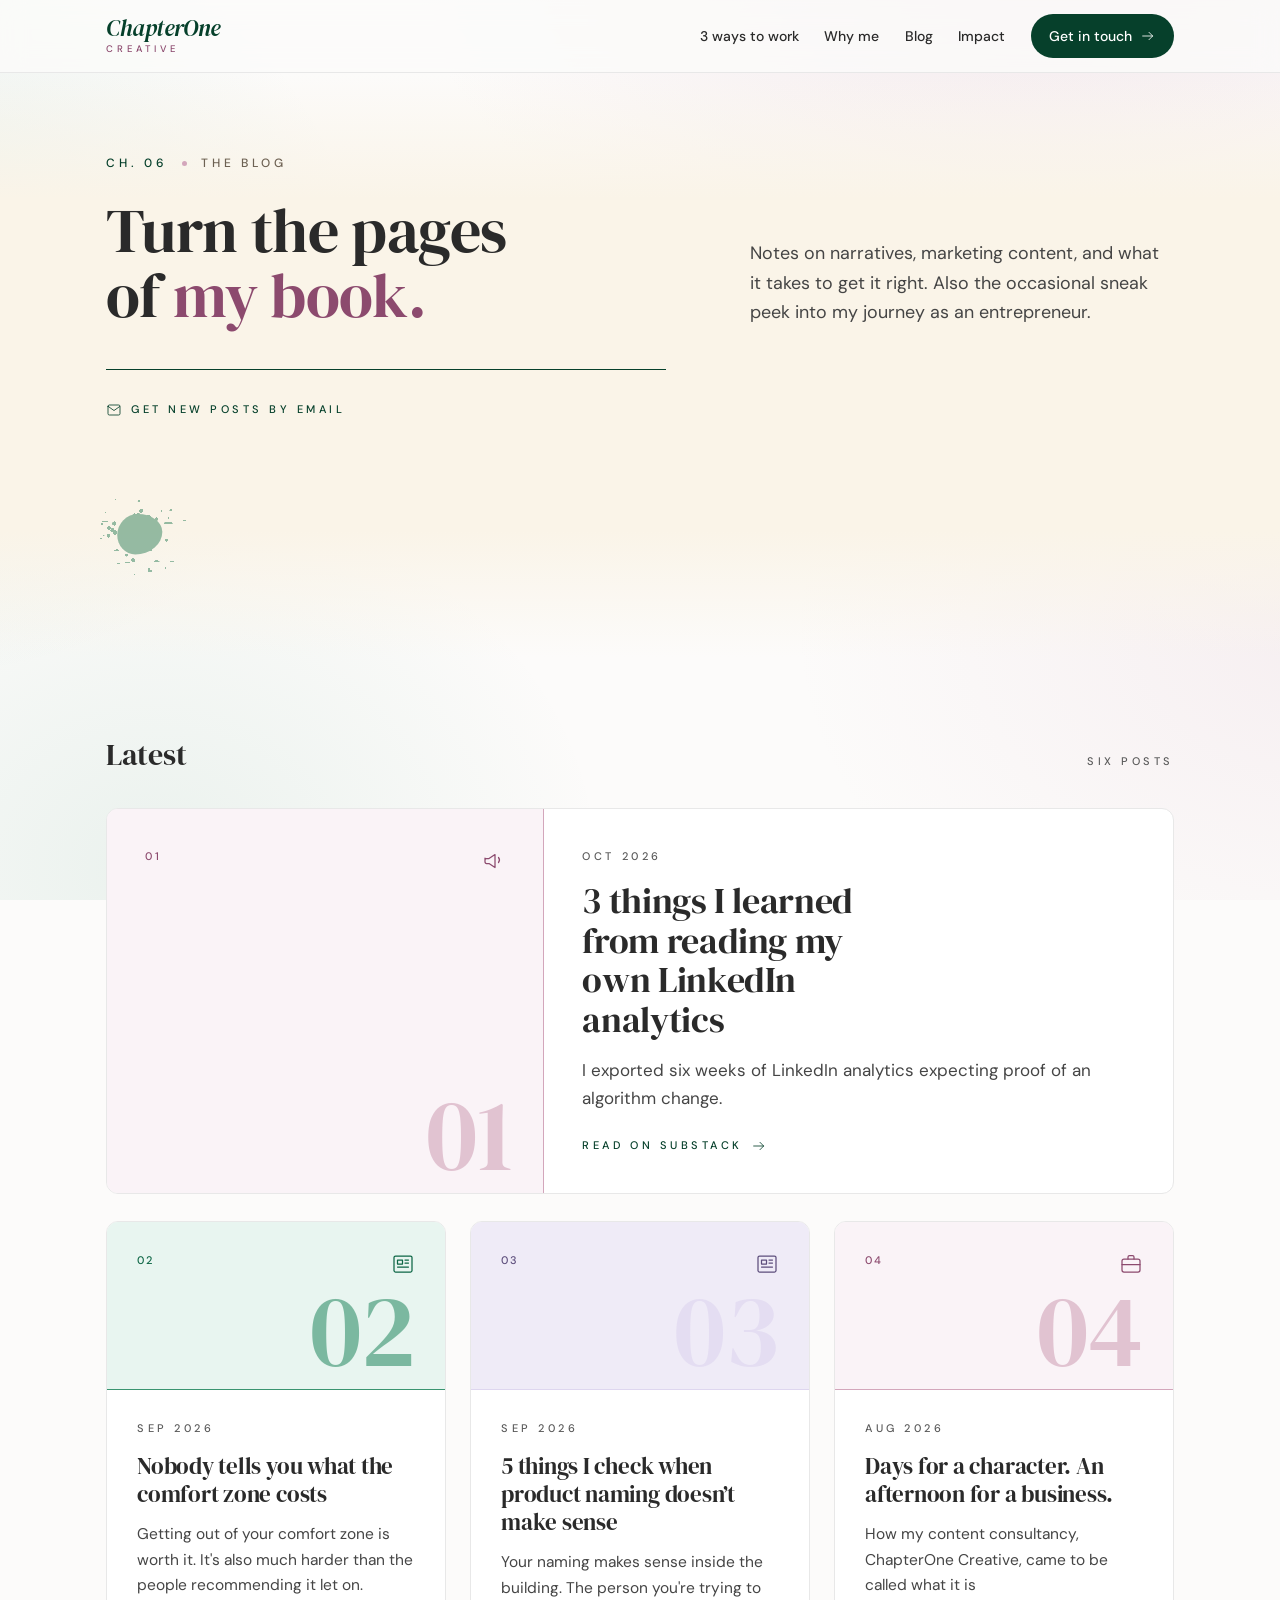
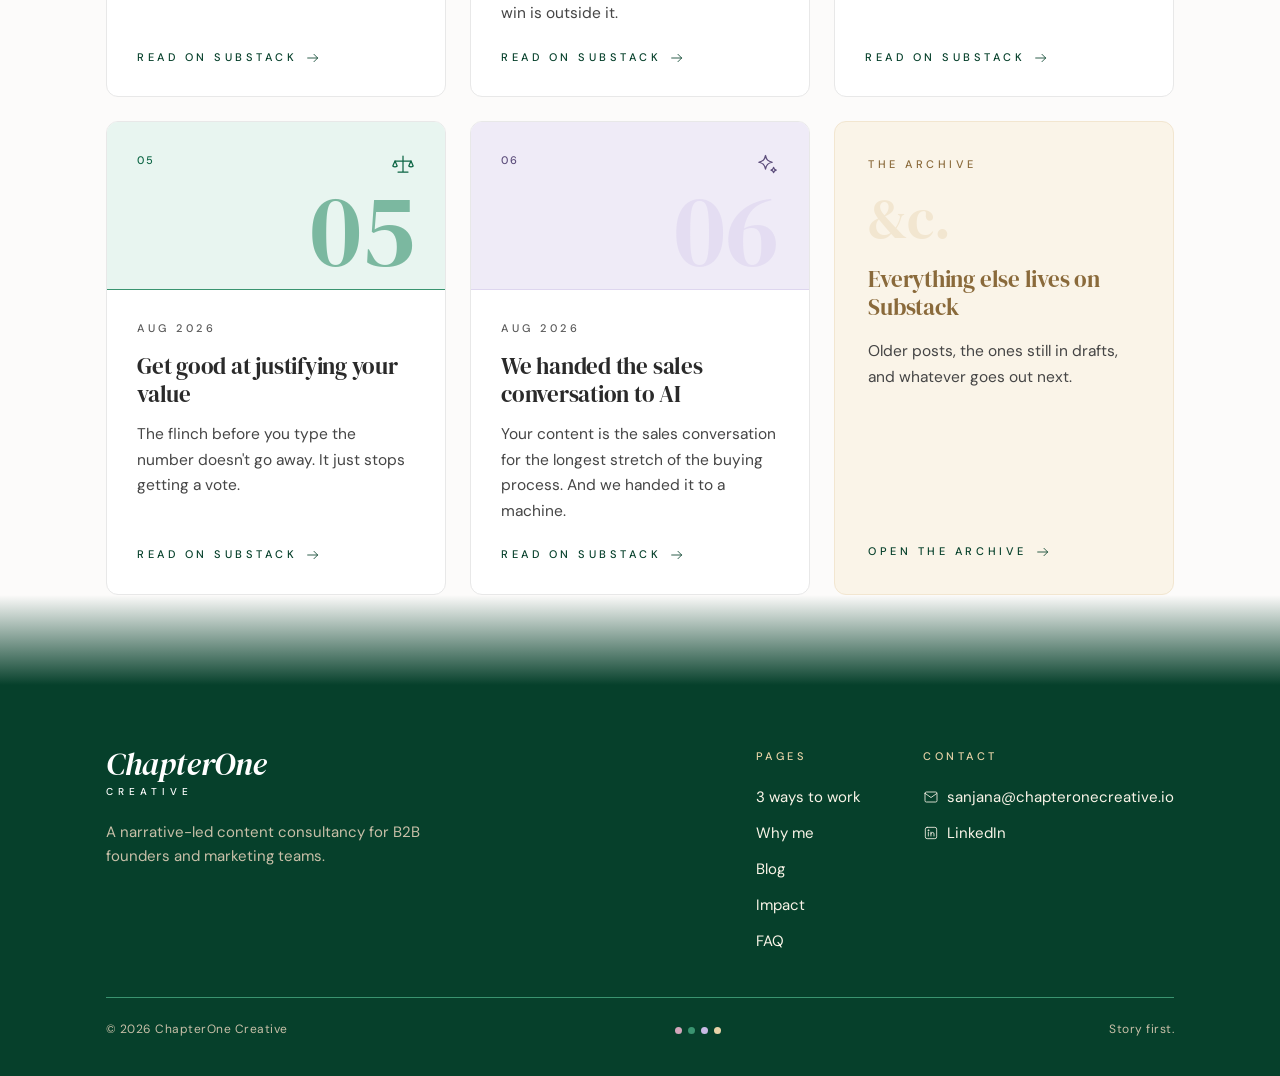
==== commit c62f6d55: "chore: refresh blog posts + sync site chrome" ====
--- a/blog/index.html
+++ b/blog/index.html
@@ -43,7 +43,7 @@
 
 <link rel="stylesheet" href="../ds/colors_and_type.css">
 <link rel="stylesheet" href="../ds/atmosphere.css">
-<link rel="stylesheet" href="../styles.css?v=6">
+<link rel="stylesheet" href="../styles.css?v=7">
 <link rel="stylesheet" href="blog.css?v=3">
 </head>
 <body class="ds-paper-wash">
@@ -91,10 +91,24 @@
 </div>
 
 <!--POSTS:START-->
-<a class="post post--feature post--mauve reveal" href="https://chapteronecreative.substack.com/p/nobody-tells-you-what-the-comfort" target="_blank" rel="noopener">
-<div class="cover">
-<div class="cover-top"><span class="cover-no">01</span><span class="icon"><svg xmlns="http://www.w3.org/2000/svg" viewBox="0 0 24 24" width="24" height="24"><g fill="none" stroke="currentColor" stroke-width="1.25" stroke-linecap="round" stroke-linejoin="round"><rect x="3" y="4" width="18" height="16" rx="1.5"></rect><path d="M6.5 8h5v4h-5z"></path><path d="M14 8h3.5M14 11h3.5M6.5 15h11"></path></g></svg></span></div>
+<a class="post post--feature post--mauve reveal" href="https://chapteronecreative.substack.com/p/3-things-i-learned-from-reading-my" target="_blank" rel="noopener">
+<div class="cover">
+<div class="cover-top"><span class="cover-no">01</span><span class="icon"><svg xmlns="http://www.w3.org/2000/svg" viewBox="0 0 24 24" width="24" height="24"><g fill="none" stroke="currentColor" stroke-width="1.25" stroke-linecap="round" stroke-linejoin="round"><path d="M4 10v4a1.5 1.5 0 0 0 1.5 1.5H8l6 4V6.5l-6 4H5.5A1.5 1.5 0 0 0 4 12Z"></path><path d="M17.5 9.5a4 4 0 0 1 0 5"></path></g></svg></span></div>
 <span class="cover-ghost" aria-hidden="true">01</span>
+</div>
+<div class="post-body">
+<div class="post-meta"><span>Oct 2026</span></div>
+<h3>3 things I learned from reading my own LinkedIn analytics</h3>
+<p>I exported six weeks of LinkedIn analytics expecting proof of an algorithm change.</p>
+<span class="post-foot">Read on Substack<span class="icon i-16"><svg xmlns="http://www.w3.org/2000/svg" viewBox="0 0 24 24" width="24" height="24"><g fill="none" stroke="currentColor" stroke-width="1.25" stroke-linecap="round" stroke-linejoin="round"><path d="M4 12h15"></path><path d="m13.5 6.5 5.5 5.5-5.5 5.5"></path></g></svg></span></span>
+</div>
+</a>
+
+<div class="post-grid">
+<a class="post post--green reveal" href="https://chapteronecreative.substack.com/p/nobody-tells-you-what-the-comfort" target="_blank" rel="noopener">
+<div class="cover">
+<div class="cover-top"><span class="cover-no">02</span><span class="icon"><svg xmlns="http://www.w3.org/2000/svg" viewBox="0 0 24 24" width="24" height="24"><g fill="none" stroke="currentColor" stroke-width="1.25" stroke-linecap="round" stroke-linejoin="round"><rect x="3" y="4" width="18" height="16" rx="1.5"></rect><path d="M6.5 8h5v4h-5z"></path><path d="M14 8h3.5M14 11h3.5M6.5 15h11"></path></g></svg></span></div>
+<span class="cover-ghost" aria-hidden="true">02</span>
 </div>
 <div class="post-body">
 <div class="post-meta"><span>Sep 2026</span></div>
@@ -104,11 +118,10 @@
 </div>
 </a>
 
-<div class="post-grid">
-<a class="post post--green reveal" href="https://chapteronecreative.substack.com/p/5-things-i-check-when-product-naming" target="_blank" rel="noopener">
-<div class="cover">
-<div class="cover-top"><span class="cover-no">02</span><span class="icon"><svg xmlns="http://www.w3.org/2000/svg" viewBox="0 0 24 24" width="24" height="24"><g fill="none" stroke="currentColor" stroke-width="1.25" stroke-linecap="round" stroke-linejoin="round"><rect x="3" y="4" width="18" height="16" rx="1.5"></rect><path d="M6.5 8h5v4h-5z"></path><path d="M14 8h3.5M14 11h3.5M6.5 15h11"></path></g></svg></span></div>
-<span class="cover-ghost" aria-hidden="true">02</span>
+<a class="post post--lavender reveal" href="https://chapteronecreative.substack.com/p/5-things-i-check-when-product-naming" target="_blank" rel="noopener">
+<div class="cover">
+<div class="cover-top"><span class="cover-no">03</span><span class="icon"><svg xmlns="http://www.w3.org/2000/svg" viewBox="0 0 24 24" width="24" height="24"><g fill="none" stroke="currentColor" stroke-width="1.25" stroke-linecap="round" stroke-linejoin="round"><rect x="3" y="4" width="18" height="16" rx="1.5"></rect><path d="M6.5 8h5v4h-5z"></path><path d="M14 8h3.5M14 11h3.5M6.5 15h11"></path></g></svg></span></div>
+<span class="cover-ghost" aria-hidden="true">03</span>
 </div>
 <div class="post-body">
 <div class="post-meta"><span>Sep 2026</span></div>
@@ -118,10 +131,10 @@
 </div>
 </a>
 
-<a class="post post--lavender reveal" href="https://chapteronecreative.substack.com/p/days-for-a-character-an-afternoon" target="_blank" rel="noopener">
-<div class="cover">
-<div class="cover-top"><span class="cover-no">03</span><span class="icon"><svg xmlns="http://www.w3.org/2000/svg" viewBox="0 0 24 24" width="24" height="24"><g fill="none" stroke="currentColor" stroke-width="1.25" stroke-linecap="round" stroke-linejoin="round"><rect x="3" y="7" width="18" height="13" rx="2"></rect><path d="M9 7V5a1.5 1.5 0 0 1 1.5-1.5h3A1.5 1.5 0 0 1 15 5v2"></path><path d="M3 12.5h18"></path></g></svg></span></div>
-<span class="cover-ghost" aria-hidden="true">03</span>
+<a class="post post--mauve reveal" href="https://chapteronecreative.substack.com/p/days-for-a-character-an-afternoon" target="_blank" rel="noopener">
+<div class="cover">
+<div class="cover-top"><span class="cover-no">04</span><span class="icon"><svg xmlns="http://www.w3.org/2000/svg" viewBox="0 0 24 24" width="24" height="24"><g fill="none" stroke="currentColor" stroke-width="1.25" stroke-linecap="round" stroke-linejoin="round"><rect x="3" y="7" width="18" height="13" rx="2"></rect><path d="M9 7V5a1.5 1.5 0 0 1 1.5-1.5h3A1.5 1.5 0 0 1 15 5v2"></path><path d="M3 12.5h18"></path></g></svg></span></div>
+<span class="cover-ghost" aria-hidden="true">04</span>
 </div>
 <div class="post-body">
 <div class="post-meta"><span>Aug 2026</span></div>
@@ -131,10 +144,10 @@
 </div>
 </a>
 
-<a class="post post--mauve reveal" href="https://chapteronecreative.substack.com/p/get-good-at-justifying-your-value" target="_blank" rel="noopener">
-<div class="cover">
-<div class="cover-top"><span class="cover-no">04</span><span class="icon"><svg xmlns="http://www.w3.org/2000/svg" viewBox="0 0 24 24" width="24" height="24"><g fill="none" stroke="currentColor" stroke-width="1.25" stroke-linecap="round" stroke-linejoin="round"><path d="M12 4v16M7 20h10"></path><path d="M4 9h16"></path><path d="M4 9 1.8 14a3 3 0 0 0 4.4 0L4 9Z"></path><path d="M20 9l-2.2 5a3 3 0 0 0 4.4 0L20 9Z"></path></g></svg></span></div>
-<span class="cover-ghost" aria-hidden="true">04</span>
+<a class="post post--green reveal" href="https://chapteronecreative.substack.com/p/get-good-at-justifying-your-value" target="_blank" rel="noopener">
+<div class="cover">
+<div class="cover-top"><span class="cover-no">05</span><span class="icon"><svg xmlns="http://www.w3.org/2000/svg" viewBox="0 0 24 24" width="24" height="24"><g fill="none" stroke="currentColor" stroke-width="1.25" stroke-linecap="round" stroke-linejoin="round"><path d="M12 4v16M7 20h10"></path><path d="M4 9h16"></path><path d="M4 9 1.8 14a3 3 0 0 0 4.4 0L4 9Z"></path><path d="M20 9l-2.2 5a3 3 0 0 0 4.4 0L20 9Z"></path></g></svg></span></div>
+<span class="cover-ghost" aria-hidden="true">05</span>
 </div>
 <div class="post-body">
 <div class="post-meta"><span>Aug 2026</span></div>
@@ -144,28 +157,15 @@
 </div>
 </a>
 
-<a class="post post--green reveal" href="https://chapteronecreative.substack.com/p/we-handed-the-sales-conversation" target="_blank" rel="noopener">
-<div class="cover">
-<div class="cover-top"><span class="cover-no">05</span><span class="icon"><svg xmlns="http://www.w3.org/2000/svg" viewBox="0 0 24 24" width="24" height="24"><g fill="none" stroke="currentColor" stroke-width="1.25" stroke-linecap="round" stroke-linejoin="round"><path d="M10.5 3.5c.95 4.35 2.4 5.8 6.75 6.75-4.35.95-5.8 2.4-6.75 6.75-.95-4.35-2.4-5.8-6.75-6.75 4.35-.95 5.8-2.4 6.75-6.75Z"></path><path d="M18.6 15.4c.36 1.72.92 2.28 2.64 2.64-1.72.36-2.28.92-2.64 2.64-.36-1.72-.92-2.28-2.64-2.64 1.72-.36 2.28-.92 2.64-2.64Z"></path></g></svg></span></div>
-<span class="cover-ghost" aria-hidden="true">05</span>
+<a class="post post--lavender reveal" href="https://chapteronecreative.substack.com/p/we-handed-the-sales-conversation" target="_blank" rel="noopener">
+<div class="cover">
+<div class="cover-top"><span class="cover-no">06</span><span class="icon"><svg xmlns="http://www.w3.org/2000/svg" viewBox="0 0 24 24" width="24" height="24"><g fill="none" stroke="currentColor" stroke-width="1.25" stroke-linecap="round" stroke-linejoin="round"><path d="M10.5 3.5c.95 4.35 2.4 5.8 6.75 6.75-4.35.95-5.8 2.4-6.75 6.75-.95-4.35-2.4-5.8-6.75-6.75 4.35-.95 5.8-2.4 6.75-6.75Z"></path><path d="M18.6 15.4c.36 1.72.92 2.28 2.64 2.64-1.72.36-2.28.92-2.64 2.64-.36-1.72-.92-2.28-2.64-2.64 1.72-.36 2.28-.92 2.64-2.64Z"></path></g></svg></span></div>
+<span class="cover-ghost" aria-hidden="true">06</span>
 </div>
 <div class="post-body">
 <div class="post-meta"><span>Aug 2026</span></div>
 <h3>We handed the sales conversation to AI</h3>
 <p>Your content is the sales conversation for the longest stretch of the buying process. And we handed it to a machine.</p>
-<span class="post-foot">Read on Substack<span class="icon i-16"><svg xmlns="http://www.w3.org/2000/svg" viewBox="0 0 24 24" width="24" height="24"><g fill="none" stroke="currentColor" stroke-width="1.25" stroke-linecap="round" stroke-linejoin="round"><path d="M4 12h15"></path><path d="m13.5 6.5 5.5 5.5-5.5 5.5"></path></g></svg></span></span>
-</div>
-</a>
-
-<a class="post post--lavender reveal" href="https://chapteronecreative.substack.com/p/my-last-last-monday-morning" target="_blank" rel="noopener">
-<div class="cover">
-<div class="cover-top"><span class="cover-no">06</span><span class="icon"><svg xmlns="http://www.w3.org/2000/svg" viewBox="0 0 24 24" width="24" height="24"><g fill="none" stroke="currentColor" stroke-width="1.25" stroke-linecap="round" stroke-linejoin="round"><path d="M6.5 3h11v18l-5.5-4.5L6.5 21V3Z"></path></g></svg></span></div>
-<span class="cover-ghost" aria-hidden="true">06</span>
-</div>
-<div class="post-body">
-<div class="post-meta"><span>Jul 2026</span></div>
-<h3>My last, last Monday morning</h3>
-<p>I'm not leaving for another job this time. I'm leaving to work for myself.</p>
 <span class="post-foot">Read on Substack<span class="icon i-16"><svg xmlns="http://www.w3.org/2000/svg" viewBox="0 0 24 24" width="24" height="24"><g fill="none" stroke="currentColor" stroke-width="1.25" stroke-linecap="round" stroke-linejoin="round"><path d="M4 12h15"></path><path d="m13.5 6.5 5.5 5.5-5.5 5.5"></path></g></svg></span></span>
 </div>
 </a>
--- a/styles.css
+++ b/styles.css
@@ -300,3 +300,53 @@
 .footer-cols{grid-template-columns:1fr}
 .sc-sources,.sc-outputs{gap:8px}
 }
+
+/* ═══ PHONES: scale all type to 70% of desktop ═══
+   Headings ride on the :root size tokens; everything else is the desktop px × 0.7.
+   The hero story-card is left alone: it is an illustration with micro-type that
+   already shrinks with its container, and 70% would make it unreadable. */
+@media (max-width:600px){
+:root{--fs-hero:clamp(26.6px,3.78vw,43.4px);--fs-sec:clamp(21px,2.59vw,30.8px);--fs-sub:clamp(16.8px,1.82vw,21px)}
+body{font-size:11.2px}
+.chapter{font-size:8.4px}
+.btn{font-size:9.8px}
+.nav-inner .wordmark .top{font-size:16.1px}
+.nav-inner .wordmark .bot{font-size:6.65px}
+.nav-links a{font-size:9.8px}
+.nav-cta{font-size:9.45px}
+.hero-sub{font-size:clamp(11.9px,.98vw,13.3px)}
+.hero-who-eyebrow{font-size:8.4px}
+.hero-who p{font-size:10.5px}
+.portrait-cap{font-size:7.35px}
+.split-head .aside{font-size:11.2px}
+.prologue-body p{font-size:11.9px}
+.ap-ghost{font-size:clamp(30.8px,3.22vw,42px)}
+.ap-phase,.ap-sol-label{font-size:7.7px}
+.ap-problem{font-size:clamp(14px,1.4vw,16.8px)}
+.ap-solution{font-size:clamp(13.3px,1.33vw,16.1px)}
+.pk-num,.pk-foot{font-size:7.7px}
+.pk h3{font-size:clamp(14px,1.4vw,16.1px)}
+.pk .pk-who{font-size:11.9px}
+.pk li{font-size:10.15px}
+.pk-line{font-size:clamp(14px,1.47vw,18.2px)}
+.ch-card h3{font-size:clamp(14px,1.4vw,16.1px)}
+.ch-card p{font-size:10.85px}
+.ch-card .n{font-size:7.7px}
+.about-stat .v{font-size:clamp(19.6px,2.24vw,26.6px)}
+.about-stat .k{font-size:7.7px}
+.about-bio p{font-size:11.2px}
+.why-row .n{font-size:7.7px}
+.why-row h3{font-size:clamp(13.3px,1.33vw,15.4px)}
+.why-row p{font-size:11.2px}
+.testi-eyebrow{font-size:7.7px}
+.testi-card blockquote p{font-size:11.2px}
+.testi-name{font-size:10.5px}
+.testi-role{font-size:8.4px}
+.faq-q{font-size:11.9px}
+.faq-a p{font-size:11.2px}
+footer .wordmark .top{font-size:22.4px}
+footer .wordmark .bot{font-size:7px}
+.footer-tag,.footer-col a{font-size:10.5px}
+.footer-col h4{font-size:7.7px}
+.footer-bottom{font-size:8.4px}
+}
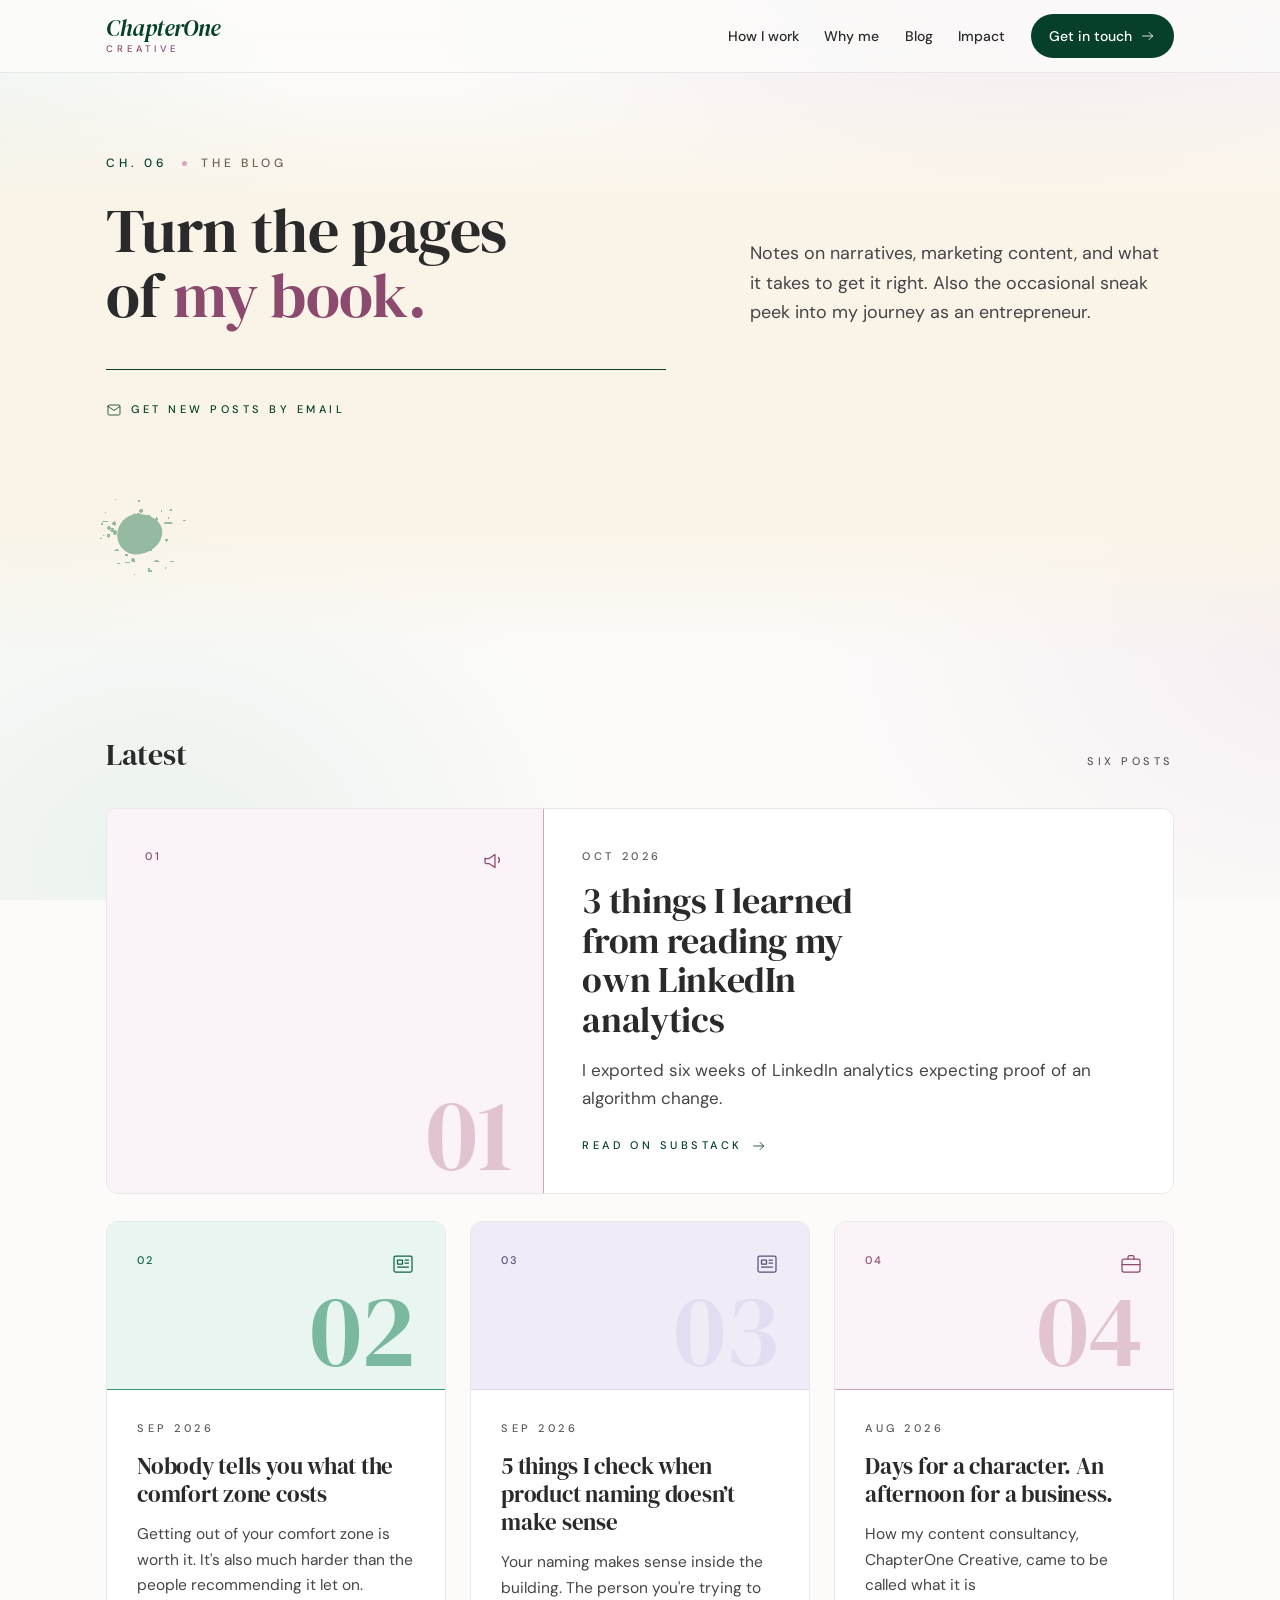
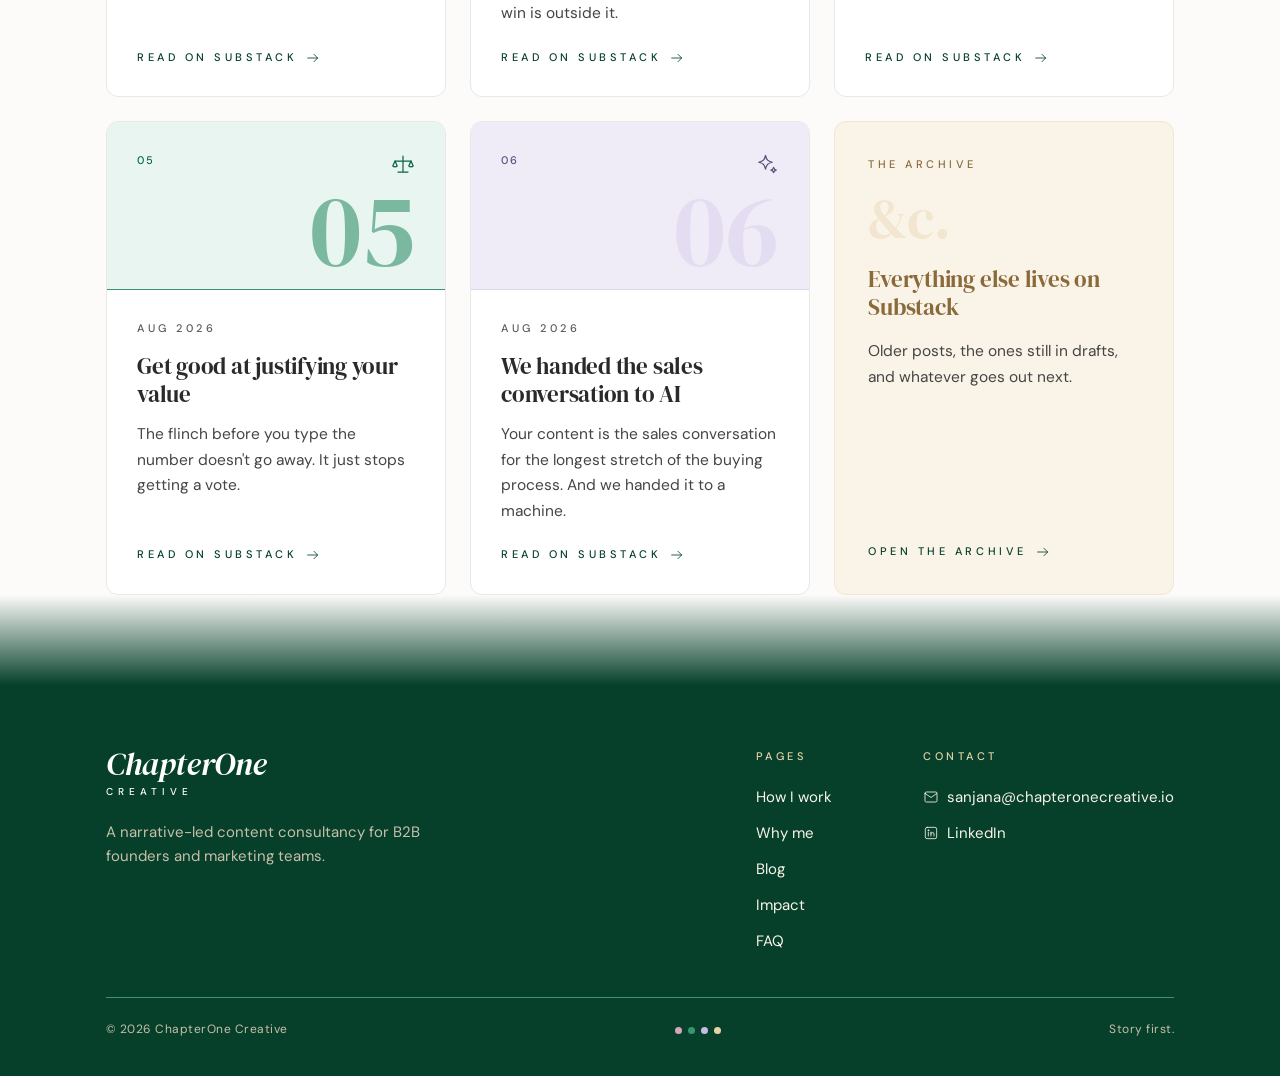
==== commit ab291a2a: "Ch.02: two ways to work, with an "inside either" strip; two FAQ entries Ch.02 What I do - "Two ways " ====
--- a/blog/index.html
+++ b/blog/index.html
@@ -43,7 +43,7 @@
 
 <link rel="stylesheet" href="../ds/colors_and_type.css">
 <link rel="stylesheet" href="../ds/atmosphere.css">
-<link rel="stylesheet" href="../styles.css?v=7">
+<link rel="stylesheet" href="../styles.css?v=9">
 <link rel="stylesheet" href="blog.css?v=3">
 </head>
 <body class="ds-paper-wash">
@@ -53,7 +53,7 @@
 <div class="nav-inner">
 <a class="wordmark" href="/#hero"><span class="top">ChapterOne</span><span class="bot">CREATIVE</span></a>
 <div class="nav-links">
-<a href="/#what-i-do">3 ways to work</a>
+<a href="/#what-i-do">How I work</a>
 <a href="/#why-me">Why me</a>
 <a href="/blog/">Blog</a>
 <a href="/#changes">Impact</a>
@@ -195,7 +195,7 @@
 <div class="footer-cols">
 <div class="footer-col">
 <h4>Pages</h4>
-<a href="/#what-i-do">3 ways to work</a>
+<a href="/#what-i-do">How I work</a>
 <a href="/#why-me">Why me</a>
 <a href="/blog/">Blog</a>
 <a href="/#changes">Impact</a>
--- a/styles.css
+++ b/styles.css
@@ -187,6 +187,14 @@
 .pk-foot .icon{transition:transform var(--dur-base) var(--ease-out)}
 .pk-line-row{position:relative}
 .pk-line{margin:clamp(30px,4vh,44px) 0 0;font-family:var(--font-serif);font-size:clamp(20px,2.1vw,26px);line-height:1.35;color:var(--forest);max-width:34ch}
+.pk-grid--two{grid-template-columns:repeat(2,1fr)}
+.pk .pk-pain{margin:14px 0 0;font-size:14.5px;line-height:1.55;color:var(--ink-body)}
+.pk-shape{margin-top:auto;padding-top:22px;font-family:var(--font-sans);font-size:11px;font-weight:500;letter-spacing:var(--tracking-eyebrow);text-transform:uppercase;color:var(--pk-ink)}
+.pk-shape + .pk-foot{margin-top:0;padding-top:10px}
+/* "inside either" strip — sand on the lavender band on purpose (the other soft family) */
+.pk-strip{margin-top:clamp(16px,2vw,24px);background:var(--sand-fill);border:1px solid var(--sand-rule);border-radius:var(--radius-lg);padding:clamp(22px,2.4vw,30px) clamp(26px,2.6vw,34px);display:grid;grid-template-columns:160px 1fr;gap:24px;align-items:start}
+.pk-strip-label{font-family:var(--font-sans);font-size:11px;font-weight:500;letter-spacing:var(--tracking-eyebrow);text-transform:uppercase;color:var(--sand-ink);padding-top:3px}
+.pk-strip p{margin:0;font-size:15px;line-height:1.65;color:var(--ink-body);max-width:62ch}
 
 /* ═══ Ch.04 WHAT CHANGES ═══ */
 .ch-grid{display:grid;grid-template-columns:repeat(3,1fr);gap:clamp(16px,2vw,24px)}
@@ -224,7 +232,7 @@
 /* testimonials — sand's one appearance on the page */
 .testi{margin-top:clamp(52px,7vh,88px)}
 .testi-title{font-size:var(--fs-sub);line-height:1.2;margin-bottom:clamp(22px,3vh,32px)}
-.testi-grid{display:grid;grid-template-columns:1fr 1fr;gap:clamp(16px,2vw,24px);align-items:stretch}
+.testi-grid{display:grid;grid-template-columns:repeat(3,1fr);gap:clamp(16px,2vw,24px);align-items:stretch}
 .testi-card{margin:0;background:var(--sand-fill);border:1px solid var(--sand-rule);border-radius:var(--radius-lg);padding:clamp(26px,2.6vw,34px);display:flex;flex-direction:column;gap:18px}
 .band--sand .testi-card{background:var(--white);border-color:#E3D6BE}
 .testi-eyebrow{display:flex;align-items:center;gap:9px;font-family:var(--font-sans);font-size:11px;font-weight:500;letter-spacing:var(--tracking-eyebrow);text-transform:uppercase;color:var(--sand-ink)}
@@ -286,6 +294,8 @@
 .ap-item+.ap-item::before{left:0;right:0;top:0;bottom:auto;width:auto;height:1px}
 .ap-problem{min-height:0}
 .pk-grid,.ch-grid{grid-template-columns:1fr}
+.pk-grid--two{grid-template-columns:1fr}
+.pk-strip{grid-template-columns:1fr;gap:10px}
 .about-grid{grid-template-columns:1fr;gap:40px}
 .story-card{margin:0}
 .hero-who{grid-template-columns:1fr;gap:16px}
@@ -329,6 +339,9 @@
 .pk .pk-who{font-size:11.9px}
 .pk li{font-size:10.15px}
 .pk-line{font-size:clamp(14px,1.47vw,18.2px)}
+.pk .pk-pain{font-size:10.15px}
+.pk-shape,.pk-strip-label{font-size:7.7px}
+.pk-strip p{font-size:10.5px}
 .ch-card h3{font-size:clamp(14px,1.4vw,16.1px)}
 .ch-card p{font-size:10.85px}
 .ch-card .n{font-size:7.7px}
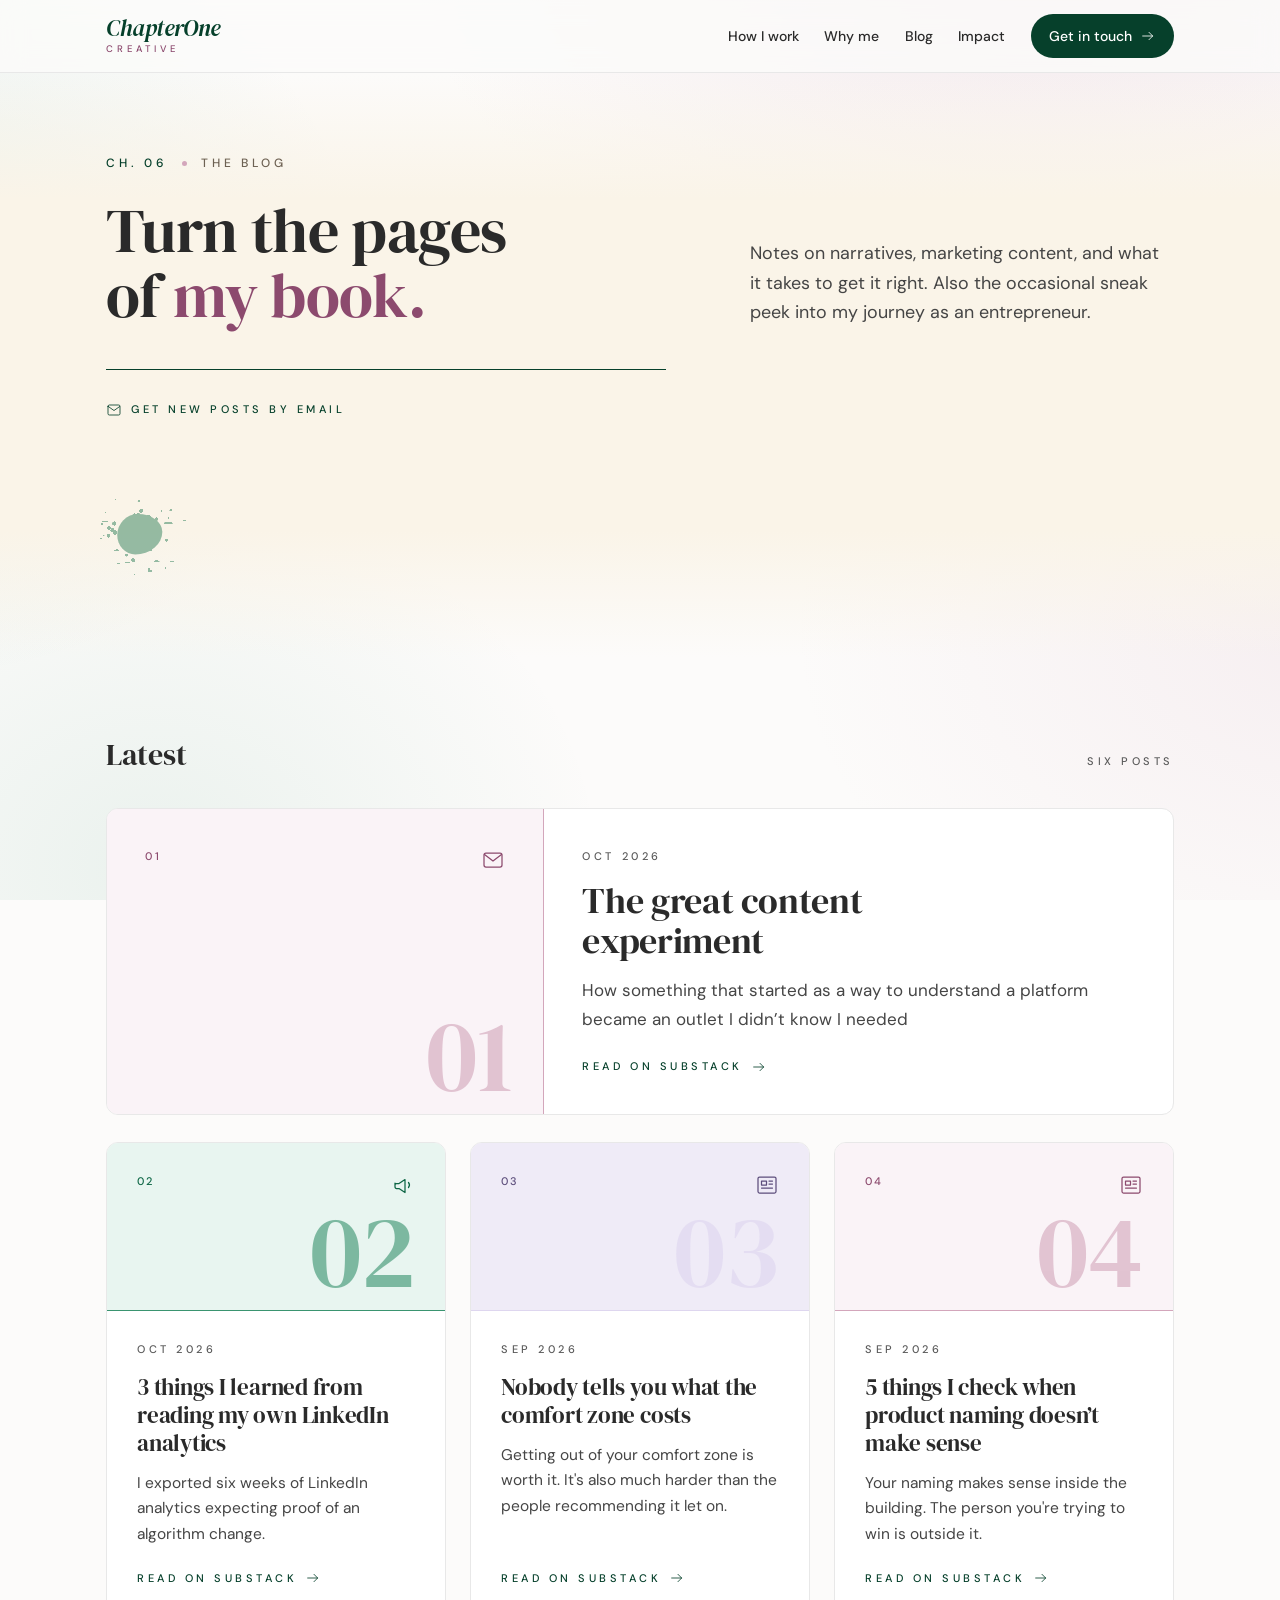
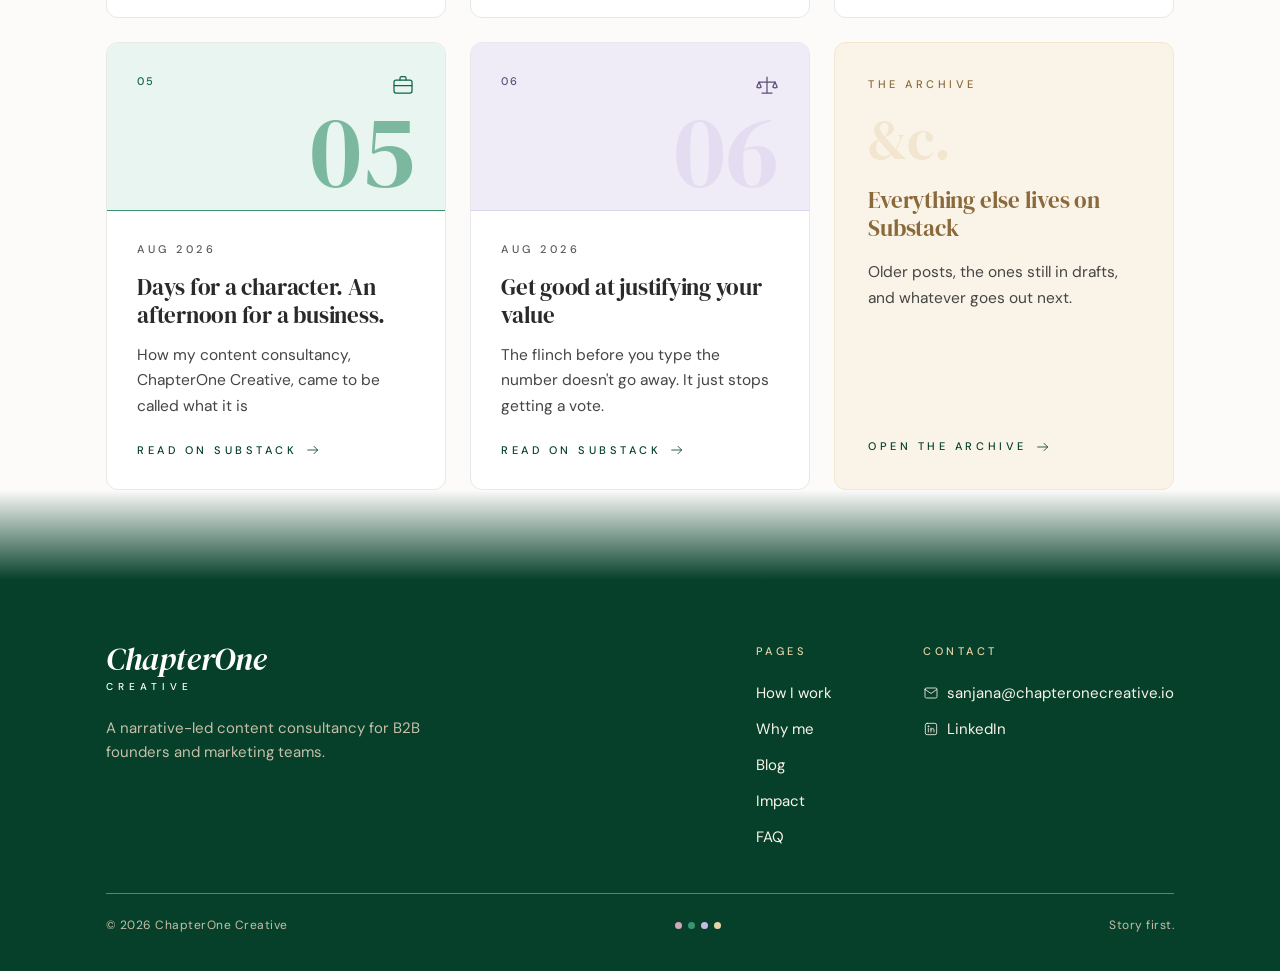
==== commit 2bf56a36: "chore: refresh blog posts + sync site chrome" ====
--- a/blog/index.html
+++ b/blog/index.html
@@ -43,7 +43,7 @@
 
 <link rel="stylesheet" href="../ds/colors_and_type.css">
 <link rel="stylesheet" href="../ds/atmosphere.css">
-<link rel="stylesheet" href="../styles.css?v=9">
+<link rel="stylesheet" href="../styles.css?v=10">
 <link rel="stylesheet" href="blog.css?v=3">
 </head>
 <body class="ds-paper-wash">
@@ -91,10 +91,24 @@
 </div>
 
 <!--POSTS:START-->
-<a class="post post--feature post--mauve reveal" href="https://chapteronecreative.substack.com/p/3-things-i-learned-from-reading-my" target="_blank" rel="noopener">
-<div class="cover">
-<div class="cover-top"><span class="cover-no">01</span><span class="icon"><svg xmlns="http://www.w3.org/2000/svg" viewBox="0 0 24 24" width="24" height="24"><g fill="none" stroke="currentColor" stroke-width="1.25" stroke-linecap="round" stroke-linejoin="round"><path d="M4 10v4a1.5 1.5 0 0 0 1.5 1.5H8l6 4V6.5l-6 4H5.5A1.5 1.5 0 0 0 4 12Z"></path><path d="M17.5 9.5a4 4 0 0 1 0 5"></path></g></svg></span></div>
+<a class="post post--feature post--mauve reveal" href="https://chapteronecreative.substack.com/p/the-great-content-experiment" target="_blank" rel="noopener">
+<div class="cover">
+<div class="cover-top"><span class="cover-no">01</span><span class="icon"><svg xmlns="http://www.w3.org/2000/svg" viewBox="0 0 24 24" width="24" height="24"><g fill="none" stroke="currentColor" stroke-width="1.25" stroke-linecap="round" stroke-linejoin="round"><rect x="3" y="5" width="18" height="14" rx="2"></rect><path d="m3.5 6.5 8.5 6.5 8.5-6.5"></path></g></svg></span></div>
 <span class="cover-ghost" aria-hidden="true">01</span>
+</div>
+<div class="post-body">
+<div class="post-meta"><span>Oct 2026</span></div>
+<h3>The great content experiment</h3>
+<p>How something that started as a way to understand a platform became an outlet I didn’t know I needed</p>
+<span class="post-foot">Read on Substack<span class="icon i-16"><svg xmlns="http://www.w3.org/2000/svg" viewBox="0 0 24 24" width="24" height="24"><g fill="none" stroke="currentColor" stroke-width="1.25" stroke-linecap="round" stroke-linejoin="round"><path d="M4 12h15"></path><path d="m13.5 6.5 5.5 5.5-5.5 5.5"></path></g></svg></span></span>
+</div>
+</a>
+
+<div class="post-grid">
+<a class="post post--green reveal" href="https://chapteronecreative.substack.com/p/3-things-i-learned-from-reading-my" target="_blank" rel="noopener">
+<div class="cover">
+<div class="cover-top"><span class="cover-no">02</span><span class="icon"><svg xmlns="http://www.w3.org/2000/svg" viewBox="0 0 24 24" width="24" height="24"><g fill="none" stroke="currentColor" stroke-width="1.25" stroke-linecap="round" stroke-linejoin="round"><path d="M4 10v4a1.5 1.5 0 0 0 1.5 1.5H8l6 4V6.5l-6 4H5.5A1.5 1.5 0 0 0 4 12Z"></path><path d="M17.5 9.5a4 4 0 0 1 0 5"></path></g></svg></span></div>
+<span class="cover-ghost" aria-hidden="true">02</span>
 </div>
 <div class="post-body">
 <div class="post-meta"><span>Oct 2026</span></div>
@@ -104,11 +118,10 @@
 </div>
 </a>
 
-<div class="post-grid">
-<a class="post post--green reveal" href="https://chapteronecreative.substack.com/p/nobody-tells-you-what-the-comfort" target="_blank" rel="noopener">
-<div class="cover">
-<div class="cover-top"><span class="cover-no">02</span><span class="icon"><svg xmlns="http://www.w3.org/2000/svg" viewBox="0 0 24 24" width="24" height="24"><g fill="none" stroke="currentColor" stroke-width="1.25" stroke-linecap="round" stroke-linejoin="round"><rect x="3" y="4" width="18" height="16" rx="1.5"></rect><path d="M6.5 8h5v4h-5z"></path><path d="M14 8h3.5M14 11h3.5M6.5 15h11"></path></g></svg></span></div>
-<span class="cover-ghost" aria-hidden="true">02</span>
+<a class="post post--lavender reveal" href="https://chapteronecreative.substack.com/p/nobody-tells-you-what-the-comfort" target="_blank" rel="noopener">
+<div class="cover">
+<div class="cover-top"><span class="cover-no">03</span><span class="icon"><svg xmlns="http://www.w3.org/2000/svg" viewBox="0 0 24 24" width="24" height="24"><g fill="none" stroke="currentColor" stroke-width="1.25" stroke-linecap="round" stroke-linejoin="round"><rect x="3" y="4" width="18" height="16" rx="1.5"></rect><path d="M6.5 8h5v4h-5z"></path><path d="M14 8h3.5M14 11h3.5M6.5 15h11"></path></g></svg></span></div>
+<span class="cover-ghost" aria-hidden="true">03</span>
 </div>
 <div class="post-body">
 <div class="post-meta"><span>Sep 2026</span></div>
@@ -118,10 +131,10 @@
 </div>
 </a>
 
-<a class="post post--lavender reveal" href="https://chapteronecreative.substack.com/p/5-things-i-check-when-product-naming" target="_blank" rel="noopener">
-<div class="cover">
-<div class="cover-top"><span class="cover-no">03</span><span class="icon"><svg xmlns="http://www.w3.org/2000/svg" viewBox="0 0 24 24" width="24" height="24"><g fill="none" stroke="currentColor" stroke-width="1.25" stroke-linecap="round" stroke-linejoin="round"><rect x="3" y="4" width="18" height="16" rx="1.5"></rect><path d="M6.5 8h5v4h-5z"></path><path d="M14 8h3.5M14 11h3.5M6.5 15h11"></path></g></svg></span></div>
-<span class="cover-ghost" aria-hidden="true">03</span>
+<a class="post post--mauve reveal" href="https://chapteronecreative.substack.com/p/5-things-i-check-when-product-naming" target="_blank" rel="noopener">
+<div class="cover">
+<div class="cover-top"><span class="cover-no">04</span><span class="icon"><svg xmlns="http://www.w3.org/2000/svg" viewBox="0 0 24 24" width="24" height="24"><g fill="none" stroke="currentColor" stroke-width="1.25" stroke-linecap="round" stroke-linejoin="round"><rect x="3" y="4" width="18" height="16" rx="1.5"></rect><path d="M6.5 8h5v4h-5z"></path><path d="M14 8h3.5M14 11h3.5M6.5 15h11"></path></g></svg></span></div>
+<span class="cover-ghost" aria-hidden="true">04</span>
 </div>
 <div class="post-body">
 <div class="post-meta"><span>Sep 2026</span></div>
@@ -131,10 +144,10 @@
 </div>
 </a>
 
-<a class="post post--mauve reveal" href="https://chapteronecreative.substack.com/p/days-for-a-character-an-afternoon" target="_blank" rel="noopener">
-<div class="cover">
-<div class="cover-top"><span class="cover-no">04</span><span class="icon"><svg xmlns="http://www.w3.org/2000/svg" viewBox="0 0 24 24" width="24" height="24"><g fill="none" stroke="currentColor" stroke-width="1.25" stroke-linecap="round" stroke-linejoin="round"><rect x="3" y="7" width="18" height="13" rx="2"></rect><path d="M9 7V5a1.5 1.5 0 0 1 1.5-1.5h3A1.5 1.5 0 0 1 15 5v2"></path><path d="M3 12.5h18"></path></g></svg></span></div>
-<span class="cover-ghost" aria-hidden="true">04</span>
+<a class="post post--green reveal" href="https://chapteronecreative.substack.com/p/days-for-a-character-an-afternoon" target="_blank" rel="noopener">
+<div class="cover">
+<div class="cover-top"><span class="cover-no">05</span><span class="icon"><svg xmlns="http://www.w3.org/2000/svg" viewBox="0 0 24 24" width="24" height="24"><g fill="none" stroke="currentColor" stroke-width="1.25" stroke-linecap="round" stroke-linejoin="round"><rect x="3" y="7" width="18" height="13" rx="2"></rect><path d="M9 7V5a1.5 1.5 0 0 1 1.5-1.5h3A1.5 1.5 0 0 1 15 5v2"></path><path d="M3 12.5h18"></path></g></svg></span></div>
+<span class="cover-ghost" aria-hidden="true">05</span>
 </div>
 <div class="post-body">
 <div class="post-meta"><span>Aug 2026</span></div>
@@ -144,28 +157,15 @@
 </div>
 </a>
 
-<a class="post post--green reveal" href="https://chapteronecreative.substack.com/p/get-good-at-justifying-your-value" target="_blank" rel="noopener">
-<div class="cover">
-<div class="cover-top"><span class="cover-no">05</span><span class="icon"><svg xmlns="http://www.w3.org/2000/svg" viewBox="0 0 24 24" width="24" height="24"><g fill="none" stroke="currentColor" stroke-width="1.25" stroke-linecap="round" stroke-linejoin="round"><path d="M12 4v16M7 20h10"></path><path d="M4 9h16"></path><path d="M4 9 1.8 14a3 3 0 0 0 4.4 0L4 9Z"></path><path d="M20 9l-2.2 5a3 3 0 0 0 4.4 0L20 9Z"></path></g></svg></span></div>
-<span class="cover-ghost" aria-hidden="true">05</span>
+<a class="post post--lavender reveal" href="https://chapteronecreative.substack.com/p/get-good-at-justifying-your-value" target="_blank" rel="noopener">
+<div class="cover">
+<div class="cover-top"><span class="cover-no">06</span><span class="icon"><svg xmlns="http://www.w3.org/2000/svg" viewBox="0 0 24 24" width="24" height="24"><g fill="none" stroke="currentColor" stroke-width="1.25" stroke-linecap="round" stroke-linejoin="round"><path d="M12 4v16M7 20h10"></path><path d="M4 9h16"></path><path d="M4 9 1.8 14a3 3 0 0 0 4.4 0L4 9Z"></path><path d="M20 9l-2.2 5a3 3 0 0 0 4.4 0L20 9Z"></path></g></svg></span></div>
+<span class="cover-ghost" aria-hidden="true">06</span>
 </div>
 <div class="post-body">
 <div class="post-meta"><span>Aug 2026</span></div>
 <h3>Get good at justifying your value</h3>
 <p>The flinch before you type the number doesn't go away. It just stops getting a vote.</p>
-<span class="post-foot">Read on Substack<span class="icon i-16"><svg xmlns="http://www.w3.org/2000/svg" viewBox="0 0 24 24" width="24" height="24"><g fill="none" stroke="currentColor" stroke-width="1.25" stroke-linecap="round" stroke-linejoin="round"><path d="M4 12h15"></path><path d="m13.5 6.5 5.5 5.5-5.5 5.5"></path></g></svg></span></span>
-</div>
-</a>
-
-<a class="post post--lavender reveal" href="https://chapteronecreative.substack.com/p/we-handed-the-sales-conversation" target="_blank" rel="noopener">
-<div class="cover">
-<div class="cover-top"><span class="cover-no">06</span><span class="icon"><svg xmlns="http://www.w3.org/2000/svg" viewBox="0 0 24 24" width="24" height="24"><g fill="none" stroke="currentColor" stroke-width="1.25" stroke-linecap="round" stroke-linejoin="round"><path d="M10.5 3.5c.95 4.35 2.4 5.8 6.75 6.75-4.35.95-5.8 2.4-6.75 6.75-.95-4.35-2.4-5.8-6.75-6.75 4.35-.95 5.8-2.4 6.75-6.75Z"></path><path d="M18.6 15.4c.36 1.72.92 2.28 2.64 2.64-1.72.36-2.28.92-2.64 2.64-.36-1.72-.92-2.28-2.64-2.64 1.72-.36 2.28-.92 2.64-2.64Z"></path></g></svg></span></div>
-<span class="cover-ghost" aria-hidden="true">06</span>
-</div>
-<div class="post-body">
-<div class="post-meta"><span>Aug 2026</span></div>
-<h3>We handed the sales conversation to AI</h3>
-<p>Your content is the sales conversation for the longest stretch of the buying process. And we handed it to a machine.</p>
 <span class="post-foot">Read on Substack<span class="icon i-16"><svg xmlns="http://www.w3.org/2000/svg" viewBox="0 0 24 24" width="24" height="24"><g fill="none" stroke="currentColor" stroke-width="1.25" stroke-linecap="round" stroke-linejoin="round"><path d="M4 12h15"></path><path d="m13.5 6.5 5.5 5.5-5.5 5.5"></path></g></svg></span></span>
 </div>
 </a>
--- a/styles.css
+++ b/styles.css
@@ -36,7 +36,7 @@
 
 /* ─── chapter marker ─── */
 .chapter{display:flex;align-items:center;gap:14px;font-family:var(--font-sans);font-size:var(--fs-eyebrow);font-weight:500;letter-spacing:var(--tracking-eyebrow);text-transform:uppercase;color:var(--deep-rose)}
-.chapter .no{color:var(--forest)}
+.chapter .no{color:var(--forest);white-space:nowrap}
 .chapter .dot{width:5px;height:5px;border-radius:50%;background:var(--mauve);flex:none}
 .chapter .label{color:var(--fg-2)}
 .chapter .rule{flex:1;height:1px;background:var(--line);min-width:24px}
@@ -309,6 +309,12 @@
 .nav-links a:not(.nav-cta){display:none}
 .footer-cols{grid-template-columns:1fr}
 .sc-sources,.sc-outputs{gap:8px}
+/* output labels are single words (HOMEPAGE, LINKEDIN) and can't wrap: tighten them so they fit a ~70px cell */
+.sc-out{padding:9px 7px}
+.sc-out-head{font-size:8px;letter-spacing:.08em;gap:4px}
+.sc-out-head .icon{width:12px;height:12px}
+/* let a long row note drop under its eyebrow rather than orphan a word */
+.sc-row{flex-wrap:wrap;row-gap:4px}
 }
 
 /* ═══ PHONES: scale all type to 70% of desktop ═══
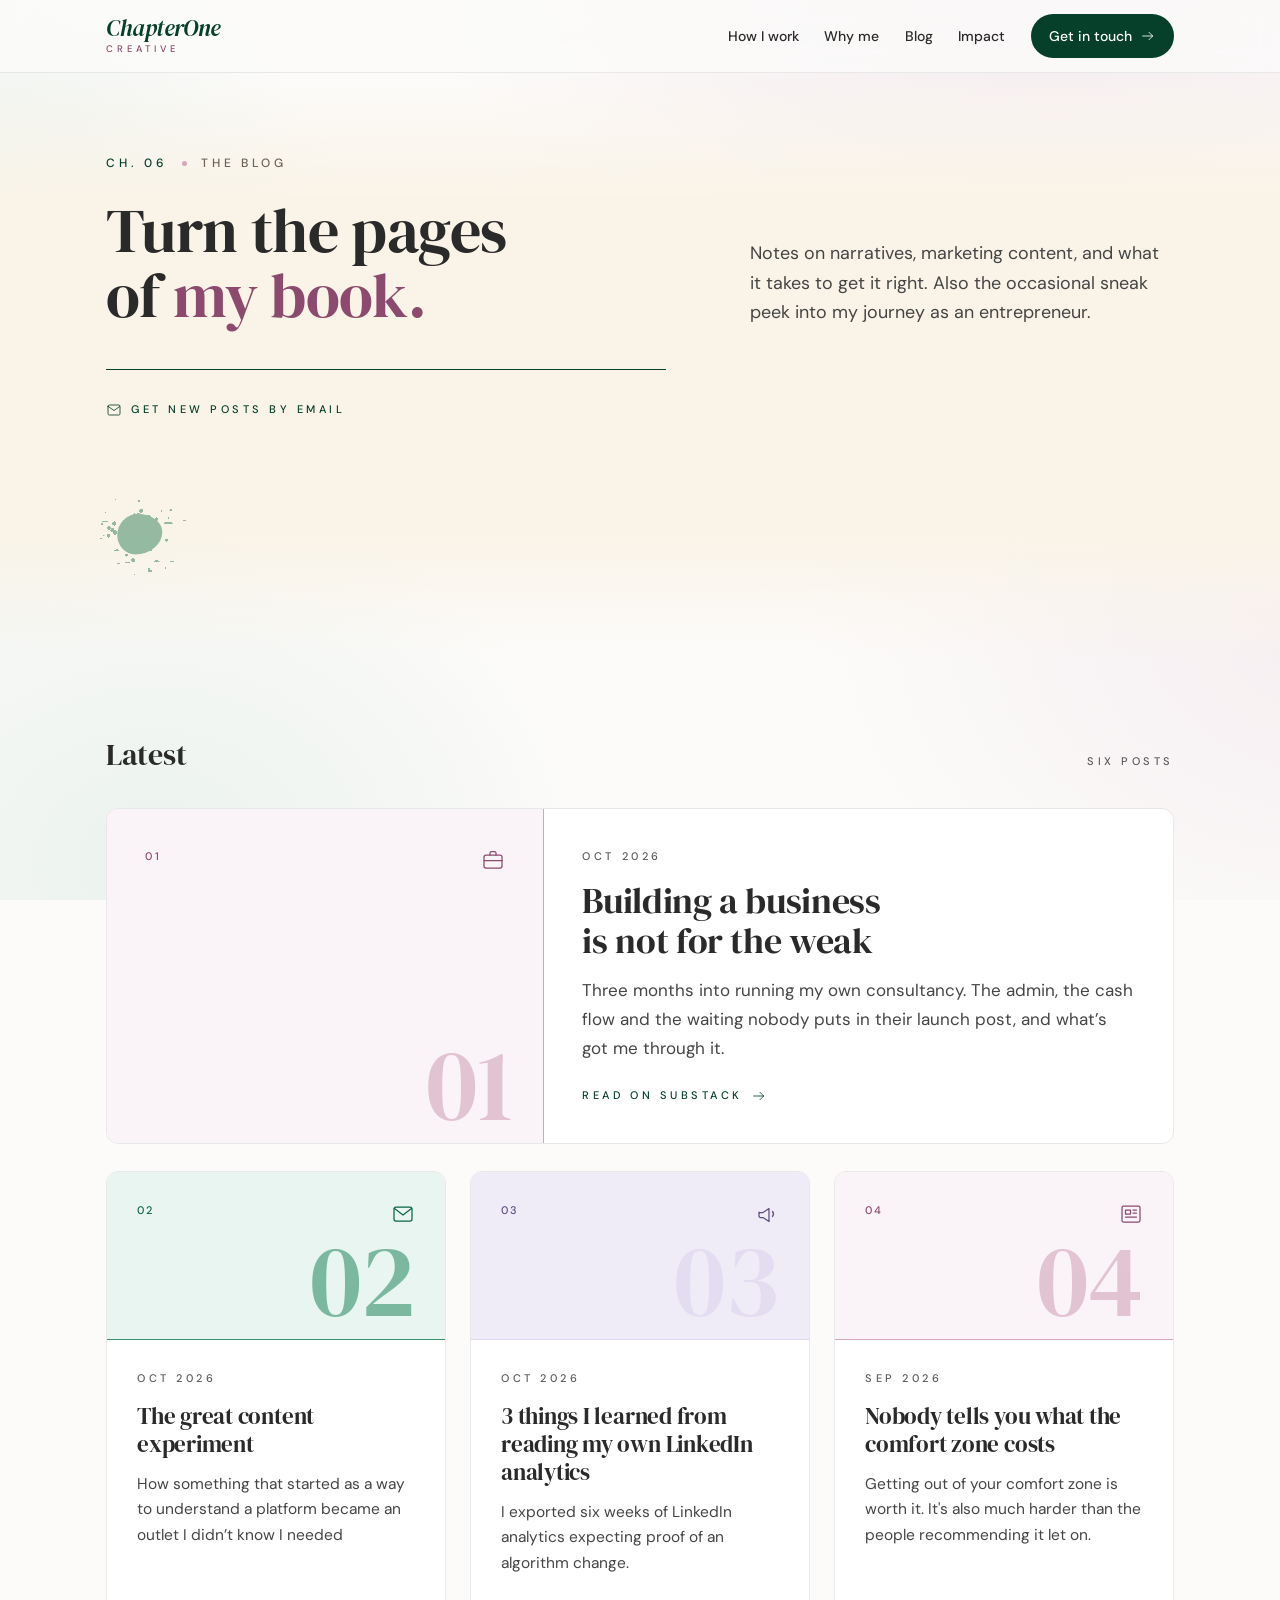
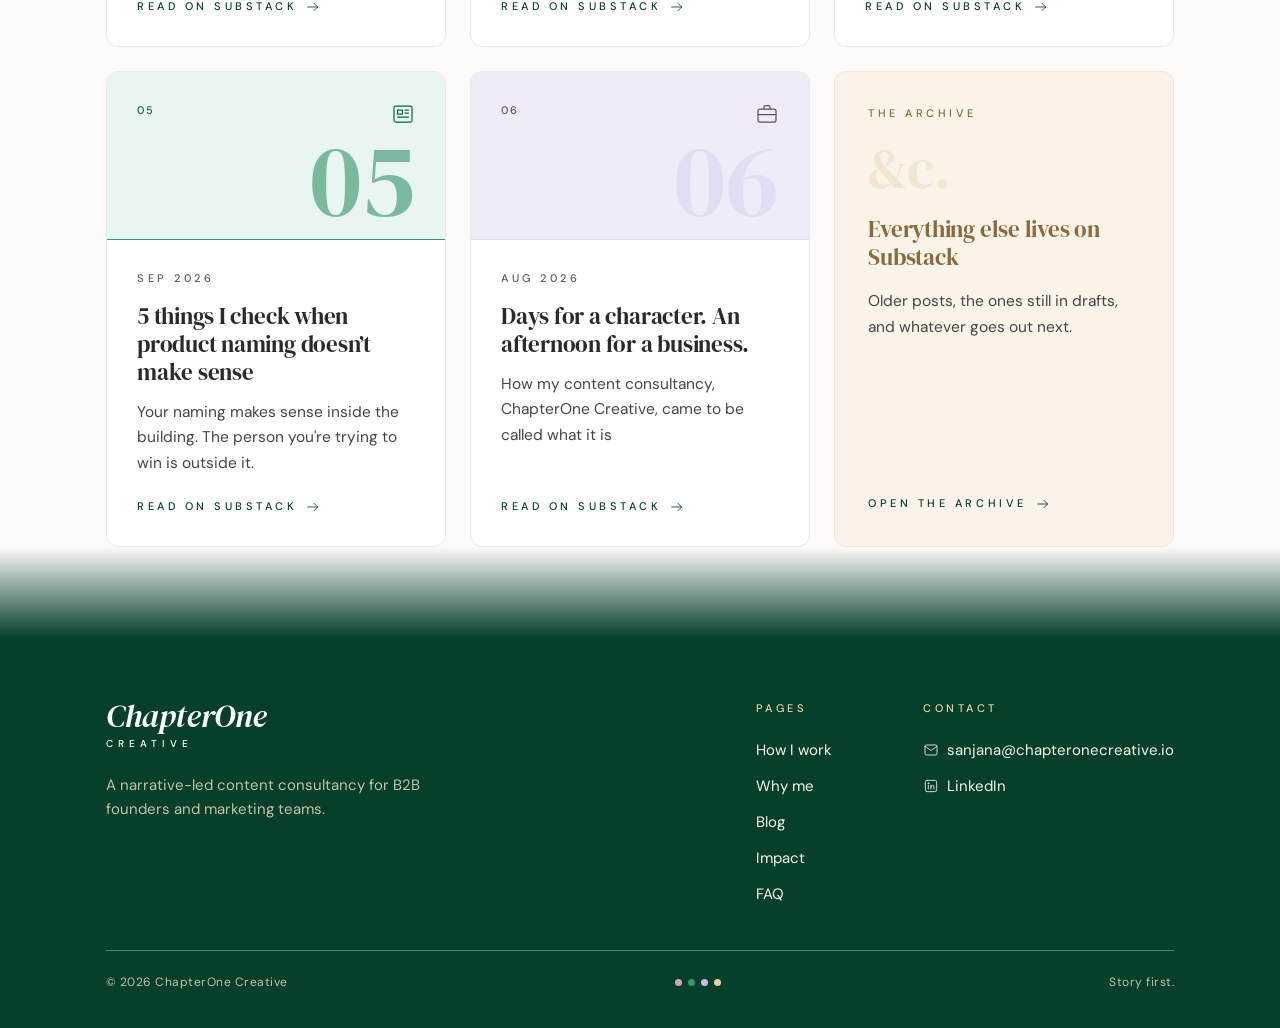
==== commit a223ebec: "chore: refresh blog posts + sync site chrome" ====
--- a/blog/index.html
+++ b/blog/index.html
@@ -91,10 +91,24 @@
 </div>
 
 <!--POSTS:START-->
-<a class="post post--feature post--mauve reveal" href="https://chapteronecreative.substack.com/p/the-great-content-experiment" target="_blank" rel="noopener">
-<div class="cover">
-<div class="cover-top"><span class="cover-no">01</span><span class="icon"><svg xmlns="http://www.w3.org/2000/svg" viewBox="0 0 24 24" width="24" height="24"><g fill="none" stroke="currentColor" stroke-width="1.25" stroke-linecap="round" stroke-linejoin="round"><rect x="3" y="5" width="18" height="14" rx="2"></rect><path d="m3.5 6.5 8.5 6.5 8.5-6.5"></path></g></svg></span></div>
+<a class="post post--feature post--mauve reveal" href="https://chapteronecreative.substack.com/p/building-a-business-is-not-for-the" target="_blank" rel="noopener">
+<div class="cover">
+<div class="cover-top"><span class="cover-no">01</span><span class="icon"><svg xmlns="http://www.w3.org/2000/svg" viewBox="0 0 24 24" width="24" height="24"><g fill="none" stroke="currentColor" stroke-width="1.25" stroke-linecap="round" stroke-linejoin="round"><rect x="3" y="7" width="18" height="13" rx="2"></rect><path d="M9 7V5a1.5 1.5 0 0 1 1.5-1.5h3A1.5 1.5 0 0 1 15 5v2"></path><path d="M3 12.5h18"></path></g></svg></span></div>
 <span class="cover-ghost" aria-hidden="true">01</span>
+</div>
+<div class="post-body">
+<div class="post-meta"><span>Oct 2026</span></div>
+<h3>Building a business is not for the weak</h3>
+<p>Three months into running my own consultancy. The admin, the cash flow and the waiting nobody puts in their launch post, and what’s got me through it.</p>
+<span class="post-foot">Read on Substack<span class="icon i-16"><svg xmlns="http://www.w3.org/2000/svg" viewBox="0 0 24 24" width="24" height="24"><g fill="none" stroke="currentColor" stroke-width="1.25" stroke-linecap="round" stroke-linejoin="round"><path d="M4 12h15"></path><path d="m13.5 6.5 5.5 5.5-5.5 5.5"></path></g></svg></span></span>
+</div>
+</a>
+
+<div class="post-grid">
+<a class="post post--green reveal" href="https://chapteronecreative.substack.com/p/the-great-content-experiment" target="_blank" rel="noopener">
+<div class="cover">
+<div class="cover-top"><span class="cover-no">02</span><span class="icon"><svg xmlns="http://www.w3.org/2000/svg" viewBox="0 0 24 24" width="24" height="24"><g fill="none" stroke="currentColor" stroke-width="1.25" stroke-linecap="round" stroke-linejoin="round"><rect x="3" y="5" width="18" height="14" rx="2"></rect><path d="m3.5 6.5 8.5 6.5 8.5-6.5"></path></g></svg></span></div>
+<span class="cover-ghost" aria-hidden="true">02</span>
 </div>
 <div class="post-body">
 <div class="post-meta"><span>Oct 2026</span></div>
@@ -104,11 +118,10 @@
 </div>
 </a>
 
-<div class="post-grid">
-<a class="post post--green reveal" href="https://chapteronecreative.substack.com/p/3-things-i-learned-from-reading-my" target="_blank" rel="noopener">
-<div class="cover">
-<div class="cover-top"><span class="cover-no">02</span><span class="icon"><svg xmlns="http://www.w3.org/2000/svg" viewBox="0 0 24 24" width="24" height="24"><g fill="none" stroke="currentColor" stroke-width="1.25" stroke-linecap="round" stroke-linejoin="round"><path d="M4 10v4a1.5 1.5 0 0 0 1.5 1.5H8l6 4V6.5l-6 4H5.5A1.5 1.5 0 0 0 4 12Z"></path><path d="M17.5 9.5a4 4 0 0 1 0 5"></path></g></svg></span></div>
-<span class="cover-ghost" aria-hidden="true">02</span>
+<a class="post post--lavender reveal" href="https://chapteronecreative.substack.com/p/3-things-i-learned-from-reading-my" target="_blank" rel="noopener">
+<div class="cover">
+<div class="cover-top"><span class="cover-no">03</span><span class="icon"><svg xmlns="http://www.w3.org/2000/svg" viewBox="0 0 24 24" width="24" height="24"><g fill="none" stroke="currentColor" stroke-width="1.25" stroke-linecap="round" stroke-linejoin="round"><path d="M4 10v4a1.5 1.5 0 0 0 1.5 1.5H8l6 4V6.5l-6 4H5.5A1.5 1.5 0 0 0 4 12Z"></path><path d="M17.5 9.5a4 4 0 0 1 0 5"></path></g></svg></span></div>
+<span class="cover-ghost" aria-hidden="true">03</span>
 </div>
 <div class="post-body">
 <div class="post-meta"><span>Oct 2026</span></div>
@@ -118,10 +131,10 @@
 </div>
 </a>
 
-<a class="post post--lavender reveal" href="https://chapteronecreative.substack.com/p/nobody-tells-you-what-the-comfort" target="_blank" rel="noopener">
-<div class="cover">
-<div class="cover-top"><span class="cover-no">03</span><span class="icon"><svg xmlns="http://www.w3.org/2000/svg" viewBox="0 0 24 24" width="24" height="24"><g fill="none" stroke="currentColor" stroke-width="1.25" stroke-linecap="round" stroke-linejoin="round"><rect x="3" y="4" width="18" height="16" rx="1.5"></rect><path d="M6.5 8h5v4h-5z"></path><path d="M14 8h3.5M14 11h3.5M6.5 15h11"></path></g></svg></span></div>
-<span class="cover-ghost" aria-hidden="true">03</span>
+<a class="post post--mauve reveal" href="https://chapteronecreative.substack.com/p/nobody-tells-you-what-the-comfort" target="_blank" rel="noopener">
+<div class="cover">
+<div class="cover-top"><span class="cover-no">04</span><span class="icon"><svg xmlns="http://www.w3.org/2000/svg" viewBox="0 0 24 24" width="24" height="24"><g fill="none" stroke="currentColor" stroke-width="1.25" stroke-linecap="round" stroke-linejoin="round"><rect x="3" y="4" width="18" height="16" rx="1.5"></rect><path d="M6.5 8h5v4h-5z"></path><path d="M14 8h3.5M14 11h3.5M6.5 15h11"></path></g></svg></span></div>
+<span class="cover-ghost" aria-hidden="true">04</span>
 </div>
 <div class="post-body">
 <div class="post-meta"><span>Sep 2026</span></div>
@@ -131,10 +144,10 @@
 </div>
 </a>
 
-<a class="post post--mauve reveal" href="https://chapteronecreative.substack.com/p/5-things-i-check-when-product-naming" target="_blank" rel="noopener">
-<div class="cover">
-<div class="cover-top"><span class="cover-no">04</span><span class="icon"><svg xmlns="http://www.w3.org/2000/svg" viewBox="0 0 24 24" width="24" height="24"><g fill="none" stroke="currentColor" stroke-width="1.25" stroke-linecap="round" stroke-linejoin="round"><rect x="3" y="4" width="18" height="16" rx="1.5"></rect><path d="M6.5 8h5v4h-5z"></path><path d="M14 8h3.5M14 11h3.5M6.5 15h11"></path></g></svg></span></div>
-<span class="cover-ghost" aria-hidden="true">04</span>
+<a class="post post--green reveal" href="https://chapteronecreative.substack.com/p/5-things-i-check-when-product-naming" target="_blank" rel="noopener">
+<div class="cover">
+<div class="cover-top"><span class="cover-no">05</span><span class="icon"><svg xmlns="http://www.w3.org/2000/svg" viewBox="0 0 24 24" width="24" height="24"><g fill="none" stroke="currentColor" stroke-width="1.25" stroke-linecap="round" stroke-linejoin="round"><rect x="3" y="4" width="18" height="16" rx="1.5"></rect><path d="M6.5 8h5v4h-5z"></path><path d="M14 8h3.5M14 11h3.5M6.5 15h11"></path></g></svg></span></div>
+<span class="cover-ghost" aria-hidden="true">05</span>
 </div>
 <div class="post-body">
 <div class="post-meta"><span>Sep 2026</span></div>
@@ -144,28 +157,15 @@
 </div>
 </a>
 
-<a class="post post--green reveal" href="https://chapteronecreative.substack.com/p/days-for-a-character-an-afternoon" target="_blank" rel="noopener">
-<div class="cover">
-<div class="cover-top"><span class="cover-no">05</span><span class="icon"><svg xmlns="http://www.w3.org/2000/svg" viewBox="0 0 24 24" width="24" height="24"><g fill="none" stroke="currentColor" stroke-width="1.25" stroke-linecap="round" stroke-linejoin="round"><rect x="3" y="7" width="18" height="13" rx="2"></rect><path d="M9 7V5a1.5 1.5 0 0 1 1.5-1.5h3A1.5 1.5 0 0 1 15 5v2"></path><path d="M3 12.5h18"></path></g></svg></span></div>
-<span class="cover-ghost" aria-hidden="true">05</span>
+<a class="post post--lavender reveal" href="https://chapteronecreative.substack.com/p/days-for-a-character-an-afternoon" target="_blank" rel="noopener">
+<div class="cover">
+<div class="cover-top"><span class="cover-no">06</span><span class="icon"><svg xmlns="http://www.w3.org/2000/svg" viewBox="0 0 24 24" width="24" height="24"><g fill="none" stroke="currentColor" stroke-width="1.25" stroke-linecap="round" stroke-linejoin="round"><rect x="3" y="7" width="18" height="13" rx="2"></rect><path d="M9 7V5a1.5 1.5 0 0 1 1.5-1.5h3A1.5 1.5 0 0 1 15 5v2"></path><path d="M3 12.5h18"></path></g></svg></span></div>
+<span class="cover-ghost" aria-hidden="true">06</span>
 </div>
 <div class="post-body">
 <div class="post-meta"><span>Aug 2026</span></div>
 <h3>Days for a character. An afternoon for a business.</h3>
 <p>How my content consultancy, ChapterOne Creative, came to be called what it is</p>
-<span class="post-foot">Read on Substack<span class="icon i-16"><svg xmlns="http://www.w3.org/2000/svg" viewBox="0 0 24 24" width="24" height="24"><g fill="none" stroke="currentColor" stroke-width="1.25" stroke-linecap="round" stroke-linejoin="round"><path d="M4 12h15"></path><path d="m13.5 6.5 5.5 5.5-5.5 5.5"></path></g></svg></span></span>
-</div>
-</a>
-
-<a class="post post--lavender reveal" href="https://chapteronecreative.substack.com/p/get-good-at-justifying-your-value" target="_blank" rel="noopener">
-<div class="cover">
-<div class="cover-top"><span class="cover-no">06</span><span class="icon"><svg xmlns="http://www.w3.org/2000/svg" viewBox="0 0 24 24" width="24" height="24"><g fill="none" stroke="currentColor" stroke-width="1.25" stroke-linecap="round" stroke-linejoin="round"><path d="M12 4v16M7 20h10"></path><path d="M4 9h16"></path><path d="M4 9 1.8 14a3 3 0 0 0 4.4 0L4 9Z"></path><path d="M20 9l-2.2 5a3 3 0 0 0 4.4 0L20 9Z"></path></g></svg></span></div>
-<span class="cover-ghost" aria-hidden="true">06</span>
-</div>
-<div class="post-body">
-<div class="post-meta"><span>Aug 2026</span></div>
-<h3>Get good at justifying your value</h3>
-<p>The flinch before you type the number doesn't go away. It just stops getting a vote.</p>
 <span class="post-foot">Read on Substack<span class="icon i-16"><svg xmlns="http://www.w3.org/2000/svg" viewBox="0 0 24 24" width="24" height="24"><g fill="none" stroke="currentColor" stroke-width="1.25" stroke-linecap="round" stroke-linejoin="round"><path d="M4 12h15"></path><path d="m13.5 6.5 5.5 5.5-5.5 5.5"></path></g></svg></span></span>
 </div>
 </a>
